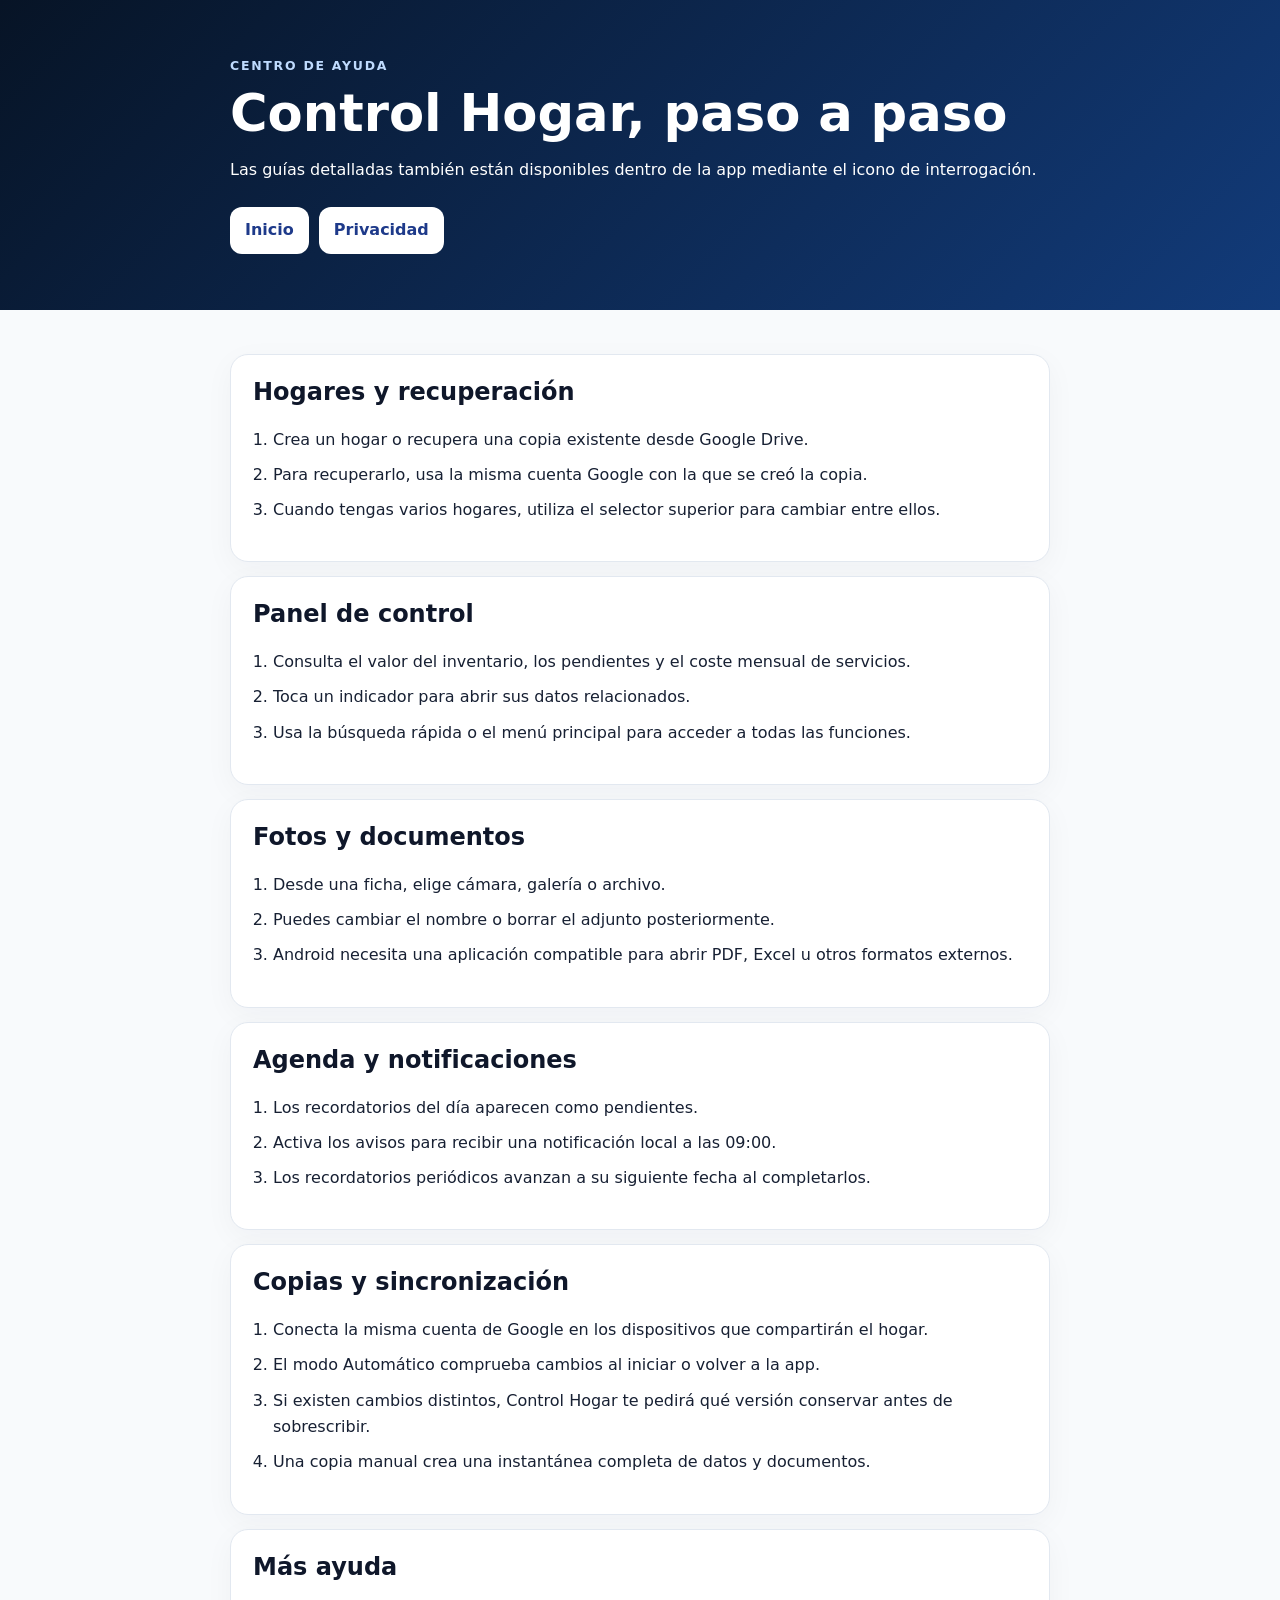
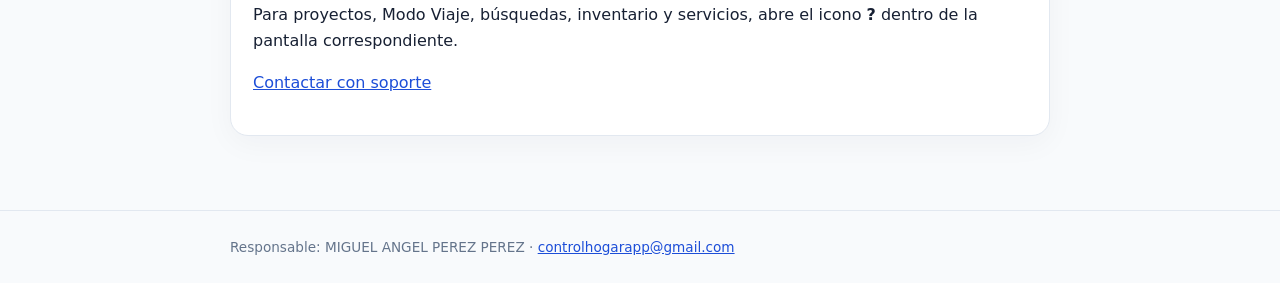
==== ayuda.html @ 7b28769e "Preparar version estable para beta cerrada" ====
<!doctype html><html lang="es"><head><meta charset="utf-8"><meta name="viewport" content="width=device-width,initial-scale=1"><meta name="description" content="Centro de ayuda de Control Hogar."><title>Ayuda · Control Hogar</title><link rel="stylesheet" href="styles.css"></head><body><header class="top"><div class="wrap"><div class="eyebrow">Centro de ayuda</div><h1>Control Hogar, paso a paso</h1><p>Las guías detalladas también están disponibles dentro de la app mediante el icono de interrogación.</p><nav class="nav"><a href="index.html">Inicio</a><a href="privacidad.html">Privacidad</a></nav></div></header><main class="wrap content">
<section class="card"><h2>Hogares y recuperación</h2><ol class="steps"><li>Crea un hogar o recupera una copia existente desde Google Drive.</li><li>Para recuperarlo, usa la misma cuenta Google con la que se creó la copia.</li><li>Cuando tengas varios hogares, utiliza el selector superior para cambiar entre ellos.</li></ol></section>
<section class="card"><h2>Panel de control</h2><ol class="steps"><li>Consulta el valor del inventario, los pendientes y el coste mensual de servicios.</li><li>Toca un indicador para abrir sus datos relacionados.</li><li>Usa la búsqueda rápida o el menú principal para acceder a todas las funciones.</li></ol></section>
<section class="card"><h2>Fotos y documentos</h2><ol class="steps"><li>Desde una ficha, elige cámara, galería o archivo.</li><li>Puedes cambiar el nombre o borrar el adjunto posteriormente.</li><li>Android necesita una aplicación compatible para abrir PDF, Excel u otros formatos externos.</li></ol></section>
<section class="card"><h2>Agenda y notificaciones</h2><ol class="steps"><li>Los recordatorios del día aparecen como pendientes.</li><li>Activa los avisos para recibir una notificación local a las 09:00.</li><li>Los recordatorios periódicos avanzan a su siguiente fecha al completarlos.</li></ol></section>
<section class="card"><h2>Copias y sincronización</h2><ol class="steps"><li>Conecta la misma cuenta de Google en los dispositivos que compartirán el hogar.</li><li>El modo Automático comprueba cambios al iniciar o volver a la app.</li><li>Si existen cambios distintos, Control Hogar te pedirá qué versión conservar antes de sobrescribir.</li><li>Una copia manual crea una instantánea completa de datos y documentos.</li></ol></section>
<section class="card"><h2>Más ayuda</h2><p>Para proyectos, Modo Viaje, búsquedas, inventario y servicios, abre el icono <strong>?</strong> dentro de la pantalla correspondiente.</p><p><a href="mailto:controlhogarapp@gmail.com?subject=Ayuda%20Control%20Hogar">Contactar con soporte</a></p></section>
</main><footer><div class="wrap">Responsable: MIGUEL ANGEL PEREZ PEREZ · <a href="mailto:controlhogarapp@gmail.com">controlhogarapp@gmail.com</a></div></footer></body></html>
---- styles.css ----
:root{font-family:Inter,ui-sans-serif,system-ui,-apple-system,BlinkMacSystemFont,"Segoe UI",sans-serif;color:#172033;background:#f8fafc;line-height:1.65}*{box-sizing:border-box}body{margin:0}.top{background:linear-gradient(135deg,#071426,#123b7a);color:#fff;padding:56px 20px}.wrap{width:min(820px,calc(100% - 32px));margin:auto}.eyebrow{color:#bfdbfe;font-size:.78rem;font-weight:800;letter-spacing:.14em;text-transform:uppercase}h1{font-size:clamp(2rem,6vw,3.2rem);line-height:1.1;margin:.5rem 0 1rem}h2{color:#0f172a;line-height:1.25;margin-top:0}a{color:#1d4ed8}.top a{color:#dbeafe}.nav{display:flex;gap:10px;flex-wrap:wrap;margin-top:24px}.nav a,.button{display:inline-flex;align-items:center;border-radius:12px;padding:10px 15px;font-weight:700;text-decoration:none;background:#fff;color:#1e3a8a}.content{padding:30px 0 60px}.card{background:#fff;border:1px solid #e2e8f0;border-radius:18px;padding:22px;margin:14px 0;box-shadow:0 8px 30px rgba(15,23,42,.04)}.grid{display:grid;grid-template-columns:repeat(2,minmax(0,1fr));gap:14px}.grid .card{margin:0}.muted{color:#64748b}.small{font-size:.88rem}.steps{padding-left:1.25rem}.steps li{margin:.55rem 0}code{background:#f1f5f9;border-radius:5px;padding:2px 5px}footer{border-top:1px solid #e2e8f0;padding:25px 0;color:#64748b;font-size:.85rem}@media(max-width:640px){.grid{grid-template-columns:1fr}.top{padding:42px 12px}.content{padding-top:18px}}
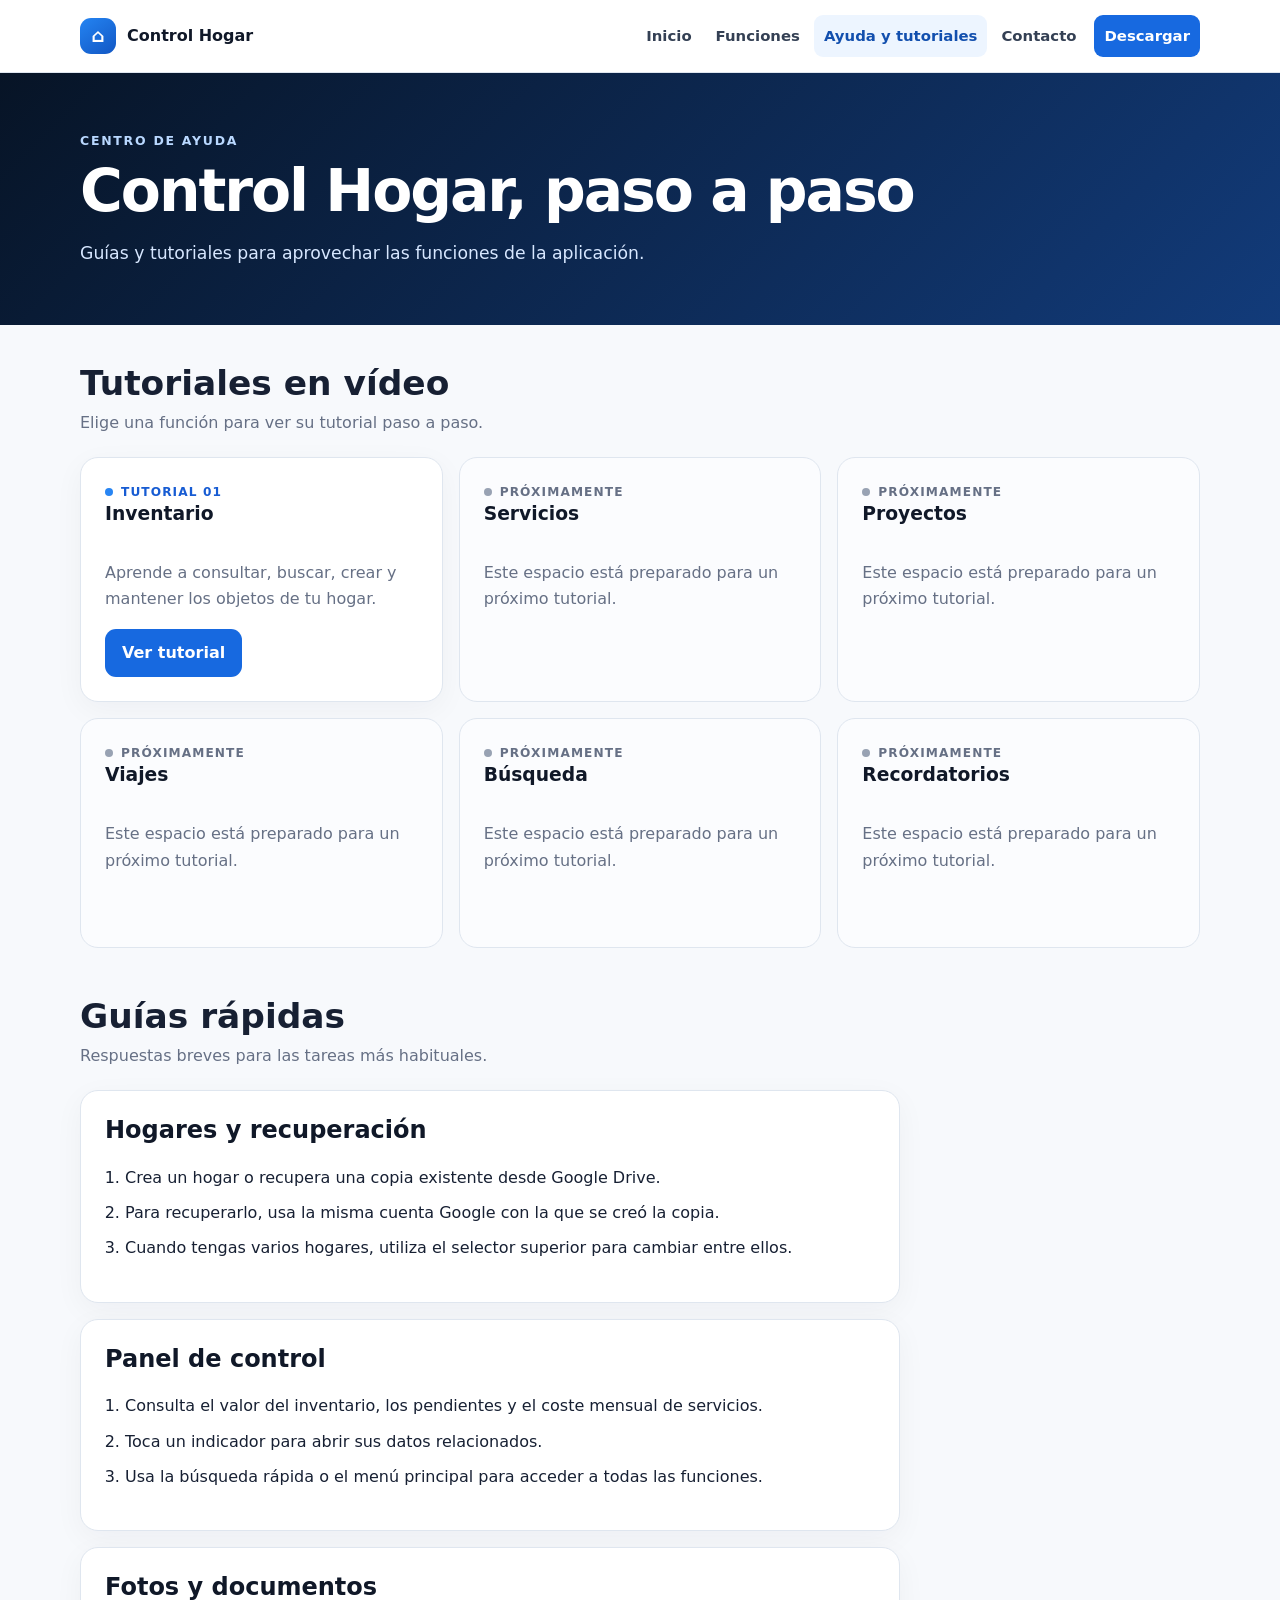
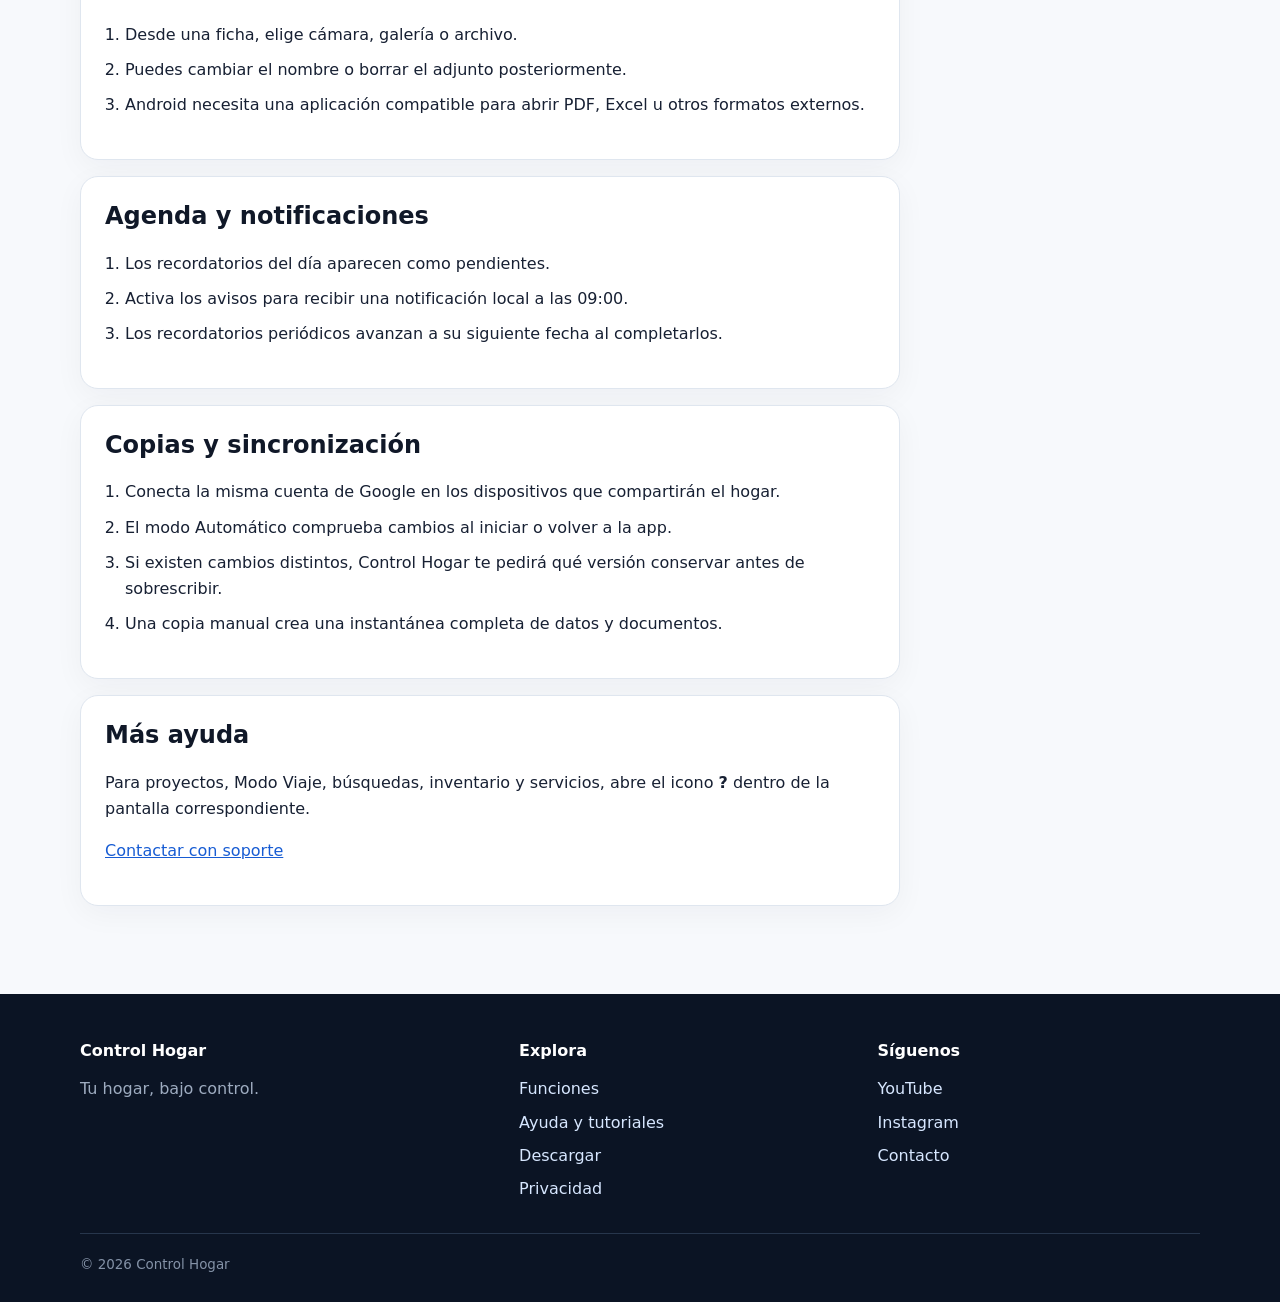
==== commit 2f2dcb68: "Amplía la web con navegación y tutoriales" ====
--- a/ayuda.html
+++ b/ayuda.html
@@ -1,8 +1,8 @@
-<!doctype html><html lang="es"><head><meta charset="utf-8"><meta name="viewport" content="width=device-width,initial-scale=1"><meta name="description" content="Centro de ayuda de Control Hogar."><title>Ayuda · Control Hogar</title><link rel="stylesheet" href="styles.css"></head><body><header class="top"><div class="wrap"><div class="eyebrow">Centro de ayuda</div><h1>Control Hogar, paso a paso</h1><p>Las guías detalladas también están disponibles dentro de la app mediante el icono de interrogación.</p><nav class="nav"><a href="index.html">Inicio</a><a href="privacidad.html">Privacidad</a></nav></div></header><main class="wrap content">
+<!doctype html><html lang="es"><head><meta charset="utf-8"><meta name="viewport" content="width=device-width,initial-scale=1"><meta name="description" content="Centro de ayuda y tutoriales de Control Hogar."><title>Ayuda y tutoriales · Control Hogar</title><link rel="stylesheet" href="styles.css"></head><body><header class="site-header"><div class="wrap header-inner"><a class="brand" href="index.html"><span class="brand-mark" aria-hidden="true">⌂</span><span>Control Hogar</span></a><nav class="site-nav" aria-label="Navegación principal"><a href="index.html">Inicio</a><a href="funciones.html">Funciones</a><a href="ayuda.html" aria-current="page">Ayuda y tutoriales</a><a href="contacto.html">Contacto</a><a href="descargar.html" class="nav-download">Descargar</a></nav></div></header><main><section class="page-hero"><div class="wrap"><div class="eyebrow">Centro de ayuda</div><h1>Control Hogar, paso a paso</h1><p>Guías y tutoriales para aprovechar las funciones de la aplicación.</p></div></section><div class="wrap content"><section aria-labelledby="tutoriales-title"><div class="section-heading"><h2 id="tutoriales-title">Tutoriales en vídeo</h2><p class="muted">Elige una función para ver su tutorial paso a paso.</p></div><div class="tutorial-grid" data-tutoriales><article class="card tutorial-card"><div class="tutorial-number">Tutorial 01</div><h3>Inventario</h3><p class="muted">Aprende a consultar, buscar, crear y mantener los objetos de tu hogar.</p><a class="button" href="tutorial-inventario.html">Ver tutorial</a></article></div></section><section class="content-narrow" aria-labelledby="guias-title"><div class="section-heading"><h2 id="guias-title">Guías rápidas</h2><p class="muted">Respuestas breves para las tareas más habituales.</p></div>
 <section class="card"><h2>Hogares y recuperación</h2><ol class="steps"><li>Crea un hogar o recupera una copia existente desde Google Drive.</li><li>Para recuperarlo, usa la misma cuenta Google con la que se creó la copia.</li><li>Cuando tengas varios hogares, utiliza el selector superior para cambiar entre ellos.</li></ol></section>
 <section class="card"><h2>Panel de control</h2><ol class="steps"><li>Consulta el valor del inventario, los pendientes y el coste mensual de servicios.</li><li>Toca un indicador para abrir sus datos relacionados.</li><li>Usa la búsqueda rápida o el menú principal para acceder a todas las funciones.</li></ol></section>
 <section class="card"><h2>Fotos y documentos</h2><ol class="steps"><li>Desde una ficha, elige cámara, galería o archivo.</li><li>Puedes cambiar el nombre o borrar el adjunto posteriormente.</li><li>Android necesita una aplicación compatible para abrir PDF, Excel u otros formatos externos.</li></ol></section>
 <section class="card"><h2>Agenda y notificaciones</h2><ol class="steps"><li>Los recordatorios del día aparecen como pendientes.</li><li>Activa los avisos para recibir una notificación local a las 09:00.</li><li>Los recordatorios periódicos avanzan a su siguiente fecha al completarlos.</li></ol></section>
 <section class="card"><h2>Copias y sincronización</h2><ol class="steps"><li>Conecta la misma cuenta de Google en los dispositivos que compartirán el hogar.</li><li>El modo Automático comprueba cambios al iniciar o volver a la app.</li><li>Si existen cambios distintos, Control Hogar te pedirá qué versión conservar antes de sobrescribir.</li><li>Una copia manual crea una instantánea completa de datos y documentos.</li></ol></section>
 <section class="card"><h2>Más ayuda</h2><p>Para proyectos, Modo Viaje, búsquedas, inventario y servicios, abre el icono <strong>?</strong> dentro de la pantalla correspondiente.</p><p><a href="mailto:controlhogarapp@gmail.com?subject=Ayuda%20Control%20Hogar">Contactar con soporte</a></p></section>
-</main><footer><div class="wrap">Responsable: MIGUEL ANGEL PEREZ PEREZ · <a href="mailto:controlhogarapp@gmail.com">controlhogarapp@gmail.com</a></div></footer></body></html>
+</section></div></main><footer class="site-footer"><div class="wrap"><div class="footer-grid"><div><h2>Control Hogar</h2><p>Tu hogar, bajo control.</p></div><div><h3>Explora</h3><div class="footer-links"><a href="funciones.html">Funciones</a><a href="ayuda.html">Ayuda y tutoriales</a><a href="descargar.html">Descargar</a><a href="privacidad.html">Privacidad</a></div></div><div><h3>Síguenos</h3><div class="footer-links"><a href="https://www.youtube.com/@ControlHogar" target="_blank" rel="noopener noreferrer">YouTube</a><a href="https://www.instagram.com/controlhogarapp/" target="_blank" rel="noopener noreferrer">Instagram</a><a href="contacto.html">Contacto</a></div></div></div><div class="footer-bottom">© 2026 Control Hogar</div></div></footer><script src="tutoriales.js"></script><script src="ayuda.js"></script></body></html>
--- a/styles.css
+++ b/styles.css
@@ -1 +1 @@
-:root{font-family:Inter,ui-sans-serif,system-ui,-apple-system,BlinkMacSystemFont,"Segoe UI",sans-serif;color:#172033;background:#f8fafc;line-height:1.65}*{box-sizing:border-box}body{margin:0}.top{background:linear-gradient(135deg,#071426,#123b7a);color:#fff;padding:56px 20px}.wrap{width:min(820px,calc(100% - 32px));margin:auto}.eyebrow{color:#bfdbfe;font-size:.78rem;font-weight:800;letter-spacing:.14em;text-transform:uppercase}h1{font-size:clamp(2rem,6vw,3.2rem);line-height:1.1;margin:.5rem 0 1rem}h2{color:#0f172a;line-height:1.25;margin-top:0}a{color:#1d4ed8}.top a{color:#dbeafe}.nav{display:flex;gap:10px;flex-wrap:wrap;margin-top:24px}.nav a,.button{display:inline-flex;align-items:center;border-radius:12px;padding:10px 15px;font-weight:700;text-decoration:none;background:#fff;color:#1e3a8a}.content{padding:30px 0 60px}.card{background:#fff;border:1px solid #e2e8f0;border-radius:18px;padding:22px;margin:14px 0;box-shadow:0 8px 30px rgba(15,23,42,.04)}.grid{display:grid;grid-template-columns:repeat(2,minmax(0,1fr));gap:14px}.grid .card{margin:0}.muted{color:#64748b}.small{font-size:.88rem}.steps{padding-left:1.25rem}.steps li{margin:.55rem 0}code{background:#f1f5f9;border-radius:5px;padding:2px 5px}footer{border-top:1px solid #e2e8f0;padding:25px 0;color:#64748b;font-size:.85rem}@media(max-width:640px){.grid{grid-template-columns:1fr}.top{padding:42px 12px}.content{padding-top:18px}}
+:root{font-family:Inter,ui-sans-serif,system-ui,-apple-system,BlinkMacSystemFont,"Segoe UI",sans-serif;color:#172033;background:#f7f9fc;line-height:1.65;--blue:#1769e0;--ink:#101828;--muted:#667085;--line:#dfe6ef;--surface:#fff;--soft:#edf5ff}*{box-sizing:border-box}html{scroll-behavior:smooth}body{margin:0}a{color:#175cd3}.wrap{width:min(1120px,calc(100% - 40px));margin-inline:auto}.site-header{background:#fff;border-bottom:1px solid var(--line);position:sticky;top:0;z-index:20}.header-inner{min-height:72px;display:flex;align-items:center;justify-content:space-between;gap:28px}.brand{display:inline-flex;align-items:center;gap:11px;color:var(--ink);font-weight:800;text-decoration:none;white-space:nowrap}.brand-mark{width:36px;height:36px;display:grid;place-items:center;border-radius:11px;background:linear-gradient(145deg,#2484f2,#1257c4);color:#fff;font-size:1.15rem}.site-nav{display:flex;align-items:center;gap:4px}.site-nav a{color:#344054;text-decoration:none;font-size:.93rem;font-weight:650;padding:9px 10px;border-radius:9px}.site-nav a:hover,.site-nav a[aria-current="page"]{background:var(--soft);color:#124fae}.site-nav .nav-download{background:var(--blue);color:#fff;margin-left:4px}.site-nav .nav-download:hover,.site-nav .nav-download[aria-current="page"]{background:#1258bd;color:#fff}.page-hero{background:linear-gradient(135deg,#071426,#123b7a);color:#fff;padding:58px 0}.page-hero .wrap{max-width:1120px}.eyebrow{color:#b9d8ff;font-size:.78rem;font-weight:800;letter-spacing:.14em;text-transform:uppercase}.page-hero h1{font-size:clamp(2.15rem,6vw,3.65rem);line-height:1.08;letter-spacing:-.035em;margin:.5rem 0 1rem}.page-hero p{max-width:680px;color:#d7e7ff;font-size:1.08rem;margin:0}.content{padding:38px 0 72px}.content-narrow{max-width:820px}.section-heading{margin:0 0 20px}.section-heading h2{font-size:clamp(1.55rem,4vw,2.15rem);line-height:1.2;margin:0 0 6px}.section-heading p{margin:0}.card{background:var(--surface);border:1px solid var(--line);border-radius:18px;padding:24px;margin:16px 0;box-shadow:0 8px 30px rgba(15,23,42,.045)}.grid{display:grid;grid-template-columns:repeat(2,minmax(0,1fr));gap:16px}.grid .card{margin:0}.card h2,.card h3{color:var(--ink);line-height:1.25;margin-top:0}.muted{color:var(--muted)}.small{font-size:.88rem}.steps{padding-left:1.25rem}.steps li{margin:.55rem 0}.button{display:inline-flex;align-items:center;justify-content:center;border-radius:11px;padding:11px 17px;font-weight:750;text-decoration:none;background:var(--blue);color:#fff}.button:hover{background:#1258bd}.button-secondary{background:var(--soft);color:#124fae}.button-secondary:hover{background:#dbeaff}.tutorial-grid{display:grid;grid-template-columns:repeat(3,minmax(0,1fr));gap:16px;margin-bottom:48px}.tutorial-card{display:flex;flex-direction:column;min-height:230px;margin:0}.tutorial-card .button{margin-top:auto;align-self:flex-start}.tutorial-number{display:inline-flex;align-items:center;gap:8px;color:#175cd3;font-size:.76rem;font-weight:800;letter-spacing:.09em;text-transform:uppercase}.tutorial-number::before{content:"";width:8px;height:8px;border-radius:50%;background:#2885f3}.tutorial-card.is-upcoming{background:#fbfcfe;box-shadow:none}.tutorial-card.is-upcoming .tutorial-number{color:#667085}.tutorial-card.is-upcoming .tutorial-number::before{background:#98a2b3}.guide-list{display:grid;gap:14px}.video-frame{position:relative;aspect-ratio:16/9;background:#071426;border-radius:18px;overflow:hidden;box-shadow:0 12px 40px rgba(7,20,38,.18)}.video-frame iframe{position:absolute;inset:0;width:100%;height:100%;border:0}.tutorial-layout{display:grid;grid-template-columns:minmax(0,1.45fr) minmax(280px,.75fr);gap:24px;align-items:start}.tutorial-summary{margin-top:0}.tutorial-summary li{margin:.65rem 0}.back-link{display:inline-flex;margin-bottom:18px;font-weight:700;text-decoration:none}.site-footer{background:#0b1424;color:#cbd5e1;padding:44px 0 26px}.footer-grid{display:grid;grid-template-columns:1.25fr 1fr 1fr;gap:36px}.site-footer h2,.site-footer h3{color:#fff;margin:0 0 12px;font-size:1rem}.site-footer p{margin:.35rem 0;color:#9eacc0}.footer-links{display:grid;gap:7px}.site-footer a{color:#d7e7ff;text-decoration:none}.site-footer a:hover{text-decoration:underline}.footer-bottom{border-top:1px solid #27364c;margin-top:30px;padding-top:20px;color:#8492a7;font-size:.84rem}code{background:#eef2f6;border-radius:5px;padding:2px 5px}@media(max-width:860px){.header-inner{align-items:flex-start;flex-direction:column;gap:8px;padding-block:13px}.site-header{position:static}.site-nav{width:100%;overflow-x:auto;padding-bottom:4px}.site-nav a{white-space:nowrap}.tutorial-grid{grid-template-columns:repeat(2,minmax(0,1fr))}.tutorial-layout{grid-template-columns:1fr}.footer-grid{grid-template-columns:1fr 1fr}}@media(max-width:640px){.wrap{width:min(100% - 28px,1120px)}.grid,.tutorial-grid{grid-template-columns:1fr}.page-hero{padding:42px 0}.content{padding-top:22px}.card{padding:20px}.tutorial-card{min-height:0}.footer-grid{grid-template-columns:1fr;gap:24px}.site-nav a{padding:8px 9px;font-size:.89rem}}
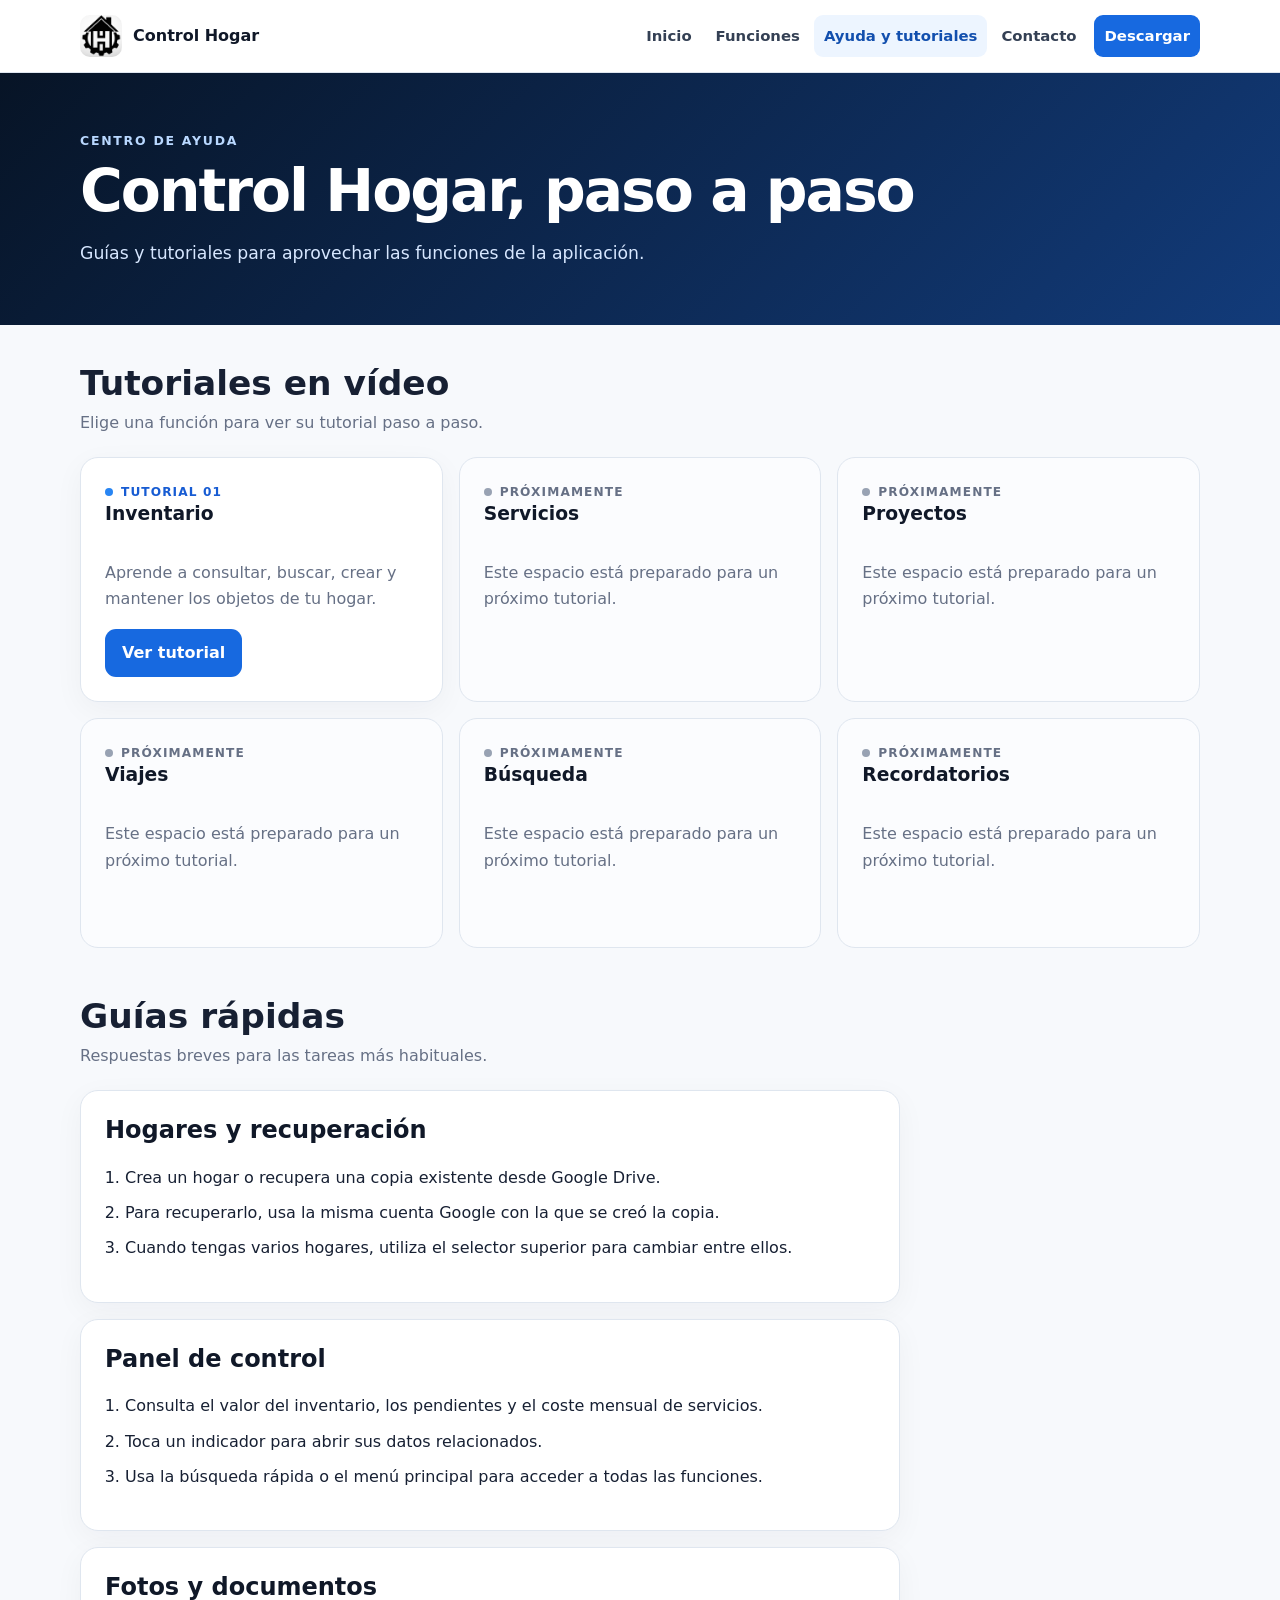
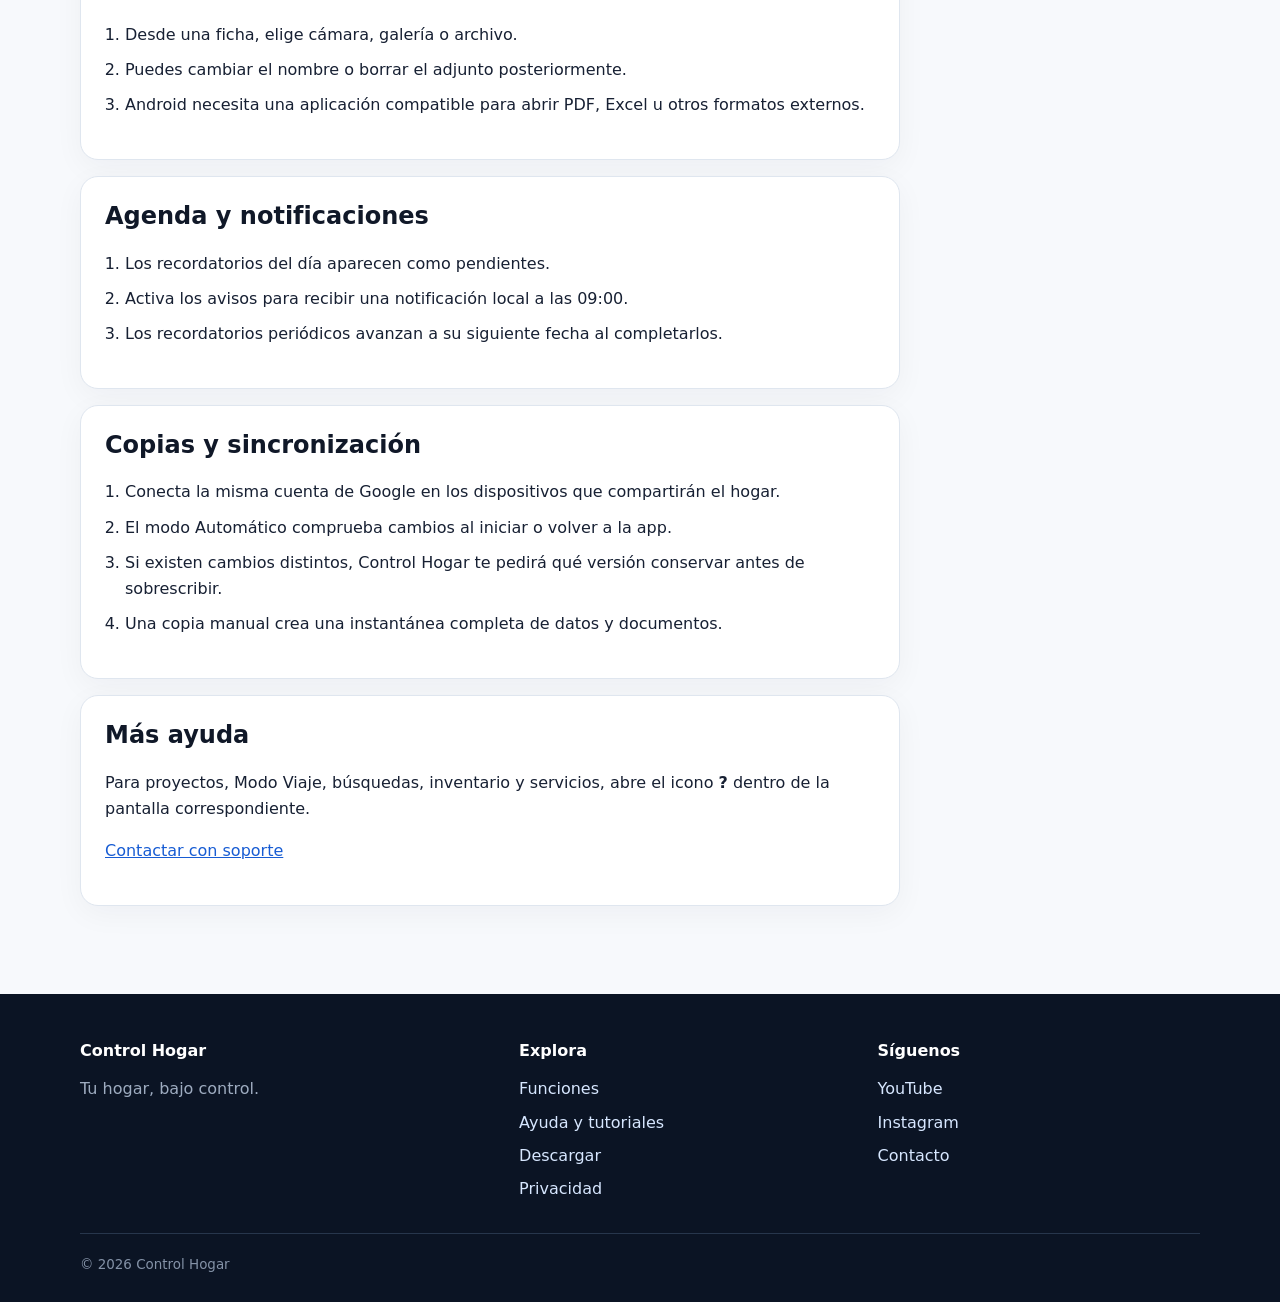
==== commit 8c454fbb: "Añade el logotipo oficial a la web" ====
--- a/ayuda.html
+++ b/ayuda.html
@@ -1,4 +1,4 @@
-<!doctype html><html lang="es"><head><meta charset="utf-8"><meta name="viewport" content="width=device-width,initial-scale=1"><meta name="description" content="Centro de ayuda y tutoriales de Control Hogar."><title>Ayuda y tutoriales · Control Hogar</title><link rel="stylesheet" href="styles.css"></head><body><header class="site-header"><div class="wrap header-inner"><a class="brand" href="index.html"><span class="brand-mark" aria-hidden="true">⌂</span><span>Control Hogar</span></a><nav class="site-nav" aria-label="Navegación principal"><a href="index.html">Inicio</a><a href="funciones.html">Funciones</a><a href="ayuda.html" aria-current="page">Ayuda y tutoriales</a><a href="contacto.html">Contacto</a><a href="descargar.html" class="nav-download">Descargar</a></nav></div></header><main><section class="page-hero"><div class="wrap"><div class="eyebrow">Centro de ayuda</div><h1>Control Hogar, paso a paso</h1><p>Guías y tutoriales para aprovechar las funciones de la aplicación.</p></div></section><div class="wrap content"><section aria-labelledby="tutoriales-title"><div class="section-heading"><h2 id="tutoriales-title">Tutoriales en vídeo</h2><p class="muted">Elige una función para ver su tutorial paso a paso.</p></div><div class="tutorial-grid" data-tutoriales><article class="card tutorial-card"><div class="tutorial-number">Tutorial 01</div><h3>Inventario</h3><p class="muted">Aprende a consultar, buscar, crear y mantener los objetos de tu hogar.</p><a class="button" href="tutorial-inventario.html">Ver tutorial</a></article></div></section><section class="content-narrow" aria-labelledby="guias-title"><div class="section-heading"><h2 id="guias-title">Guías rápidas</h2><p class="muted">Respuestas breves para las tareas más habituales.</p></div>
+<!doctype html><html lang="es"><head><meta charset="utf-8"><meta name="viewport" content="width=device-width,initial-scale=1"><meta name="description" content="Centro de ayuda y tutoriales de Control Hogar."><title>Ayuda y tutoriales · Control Hogar</title><link rel="stylesheet" href="styles.css"></head><body><header class="site-header"><div class="wrap header-inner"><a class="brand" href="index.html"><img class="brand-logo" src="logo-control-hogar.jpg" alt=""><span>Control Hogar</span></a><nav class="site-nav" aria-label="Navegación principal"><a href="index.html">Inicio</a><a href="funciones.html">Funciones</a><a href="ayuda.html" aria-current="page">Ayuda y tutoriales</a><a href="contacto.html">Contacto</a><a href="descargar.html" class="nav-download">Descargar</a></nav></div></header><main><section class="page-hero"><div class="wrap"><div class="eyebrow">Centro de ayuda</div><h1>Control Hogar, paso a paso</h1><p>Guías y tutoriales para aprovechar las funciones de la aplicación.</p></div></section><div class="wrap content"><section aria-labelledby="tutoriales-title"><div class="section-heading"><h2 id="tutoriales-title">Tutoriales en vídeo</h2><p class="muted">Elige una función para ver su tutorial paso a paso.</p></div><div class="tutorial-grid" data-tutoriales><article class="card tutorial-card"><div class="tutorial-number">Tutorial 01</div><h3>Inventario</h3><p class="muted">Aprende a consultar, buscar, crear y mantener los objetos de tu hogar.</p><a class="button" href="tutorial-inventario.html">Ver tutorial</a></article></div></section><section class="content-narrow" aria-labelledby="guias-title"><div class="section-heading"><h2 id="guias-title">Guías rápidas</h2><p class="muted">Respuestas breves para las tareas más habituales.</p></div>
 <section class="card"><h2>Hogares y recuperación</h2><ol class="steps"><li>Crea un hogar o recupera una copia existente desde Google Drive.</li><li>Para recuperarlo, usa la misma cuenta Google con la que se creó la copia.</li><li>Cuando tengas varios hogares, utiliza el selector superior para cambiar entre ellos.</li></ol></section>
 <section class="card"><h2>Panel de control</h2><ol class="steps"><li>Consulta el valor del inventario, los pendientes y el coste mensual de servicios.</li><li>Toca un indicador para abrir sus datos relacionados.</li><li>Usa la búsqueda rápida o el menú principal para acceder a todas las funciones.</li></ol></section>
 <section class="card"><h2>Fotos y documentos</h2><ol class="steps"><li>Desde una ficha, elige cámara, galería o archivo.</li><li>Puedes cambiar el nombre o borrar el adjunto posteriormente.</li><li>Android necesita una aplicación compatible para abrir PDF, Excel u otros formatos externos.</li></ol></section>
--- a/styles.css
+++ b/styles.css
@@ -1 +1 @@
-:root{font-family:Inter,ui-sans-serif,system-ui,-apple-system,BlinkMacSystemFont,"Segoe UI",sans-serif;color:#172033;background:#f7f9fc;line-height:1.65;--blue:#1769e0;--ink:#101828;--muted:#667085;--line:#dfe6ef;--surface:#fff;--soft:#edf5ff}*{box-sizing:border-box}html{scroll-behavior:smooth}body{margin:0}a{color:#175cd3}.wrap{width:min(1120px,calc(100% - 40px));margin-inline:auto}.site-header{background:#fff;border-bottom:1px solid var(--line);position:sticky;top:0;z-index:20}.header-inner{min-height:72px;display:flex;align-items:center;justify-content:space-between;gap:28px}.brand{display:inline-flex;align-items:center;gap:11px;color:var(--ink);font-weight:800;text-decoration:none;white-space:nowrap}.brand-mark{width:36px;height:36px;display:grid;place-items:center;border-radius:11px;background:linear-gradient(145deg,#2484f2,#1257c4);color:#fff;font-size:1.15rem}.site-nav{display:flex;align-items:center;gap:4px}.site-nav a{color:#344054;text-decoration:none;font-size:.93rem;font-weight:650;padding:9px 10px;border-radius:9px}.site-nav a:hover,.site-nav a[aria-current="page"]{background:var(--soft);color:#124fae}.site-nav .nav-download{background:var(--blue);color:#fff;margin-left:4px}.site-nav .nav-download:hover,.site-nav .nav-download[aria-current="page"]{background:#1258bd;color:#fff}.page-hero{background:linear-gradient(135deg,#071426,#123b7a);color:#fff;padding:58px 0}.page-hero .wrap{max-width:1120px}.eyebrow{color:#b9d8ff;font-size:.78rem;font-weight:800;letter-spacing:.14em;text-transform:uppercase}.page-hero h1{font-size:clamp(2.15rem,6vw,3.65rem);line-height:1.08;letter-spacing:-.035em;margin:.5rem 0 1rem}.page-hero p{max-width:680px;color:#d7e7ff;font-size:1.08rem;margin:0}.content{padding:38px 0 72px}.content-narrow{max-width:820px}.section-heading{margin:0 0 20px}.section-heading h2{font-size:clamp(1.55rem,4vw,2.15rem);line-height:1.2;margin:0 0 6px}.section-heading p{margin:0}.card{background:var(--surface);border:1px solid var(--line);border-radius:18px;padding:24px;margin:16px 0;box-shadow:0 8px 30px rgba(15,23,42,.045)}.grid{display:grid;grid-template-columns:repeat(2,minmax(0,1fr));gap:16px}.grid .card{margin:0}.card h2,.card h3{color:var(--ink);line-height:1.25;margin-top:0}.muted{color:var(--muted)}.small{font-size:.88rem}.steps{padding-left:1.25rem}.steps li{margin:.55rem 0}.button{display:inline-flex;align-items:center;justify-content:center;border-radius:11px;padding:11px 17px;font-weight:750;text-decoration:none;background:var(--blue);color:#fff}.button:hover{background:#1258bd}.button-secondary{background:var(--soft);color:#124fae}.button-secondary:hover{background:#dbeaff}.tutorial-grid{display:grid;grid-template-columns:repeat(3,minmax(0,1fr));gap:16px;margin-bottom:48px}.tutorial-card{display:flex;flex-direction:column;min-height:230px;margin:0}.tutorial-card .button{margin-top:auto;align-self:flex-start}.tutorial-number{display:inline-flex;align-items:center;gap:8px;color:#175cd3;font-size:.76rem;font-weight:800;letter-spacing:.09em;text-transform:uppercase}.tutorial-number::before{content:"";width:8px;height:8px;border-radius:50%;background:#2885f3}.tutorial-card.is-upcoming{background:#fbfcfe;box-shadow:none}.tutorial-card.is-upcoming .tutorial-number{color:#667085}.tutorial-card.is-upcoming .tutorial-number::before{background:#98a2b3}.guide-list{display:grid;gap:14px}.video-frame{position:relative;aspect-ratio:16/9;background:#071426;border-radius:18px;overflow:hidden;box-shadow:0 12px 40px rgba(7,20,38,.18)}.video-frame iframe{position:absolute;inset:0;width:100%;height:100%;border:0}.tutorial-layout{display:grid;grid-template-columns:minmax(0,1.45fr) minmax(280px,.75fr);gap:24px;align-items:start}.tutorial-summary{margin-top:0}.tutorial-summary li{margin:.65rem 0}.back-link{display:inline-flex;margin-bottom:18px;font-weight:700;text-decoration:none}.site-footer{background:#0b1424;color:#cbd5e1;padding:44px 0 26px}.footer-grid{display:grid;grid-template-columns:1.25fr 1fr 1fr;gap:36px}.site-footer h2,.site-footer h3{color:#fff;margin:0 0 12px;font-size:1rem}.site-footer p{margin:.35rem 0;color:#9eacc0}.footer-links{display:grid;gap:7px}.site-footer a{color:#d7e7ff;text-decoration:none}.site-footer a:hover{text-decoration:underline}.footer-bottom{border-top:1px solid #27364c;margin-top:30px;padding-top:20px;color:#8492a7;font-size:.84rem}code{background:#eef2f6;border-radius:5px;padding:2px 5px}@media(max-width:860px){.header-inner{align-items:flex-start;flex-direction:column;gap:8px;padding-block:13px}.site-header{position:static}.site-nav{width:100%;overflow-x:auto;padding-bottom:4px}.site-nav a{white-space:nowrap}.tutorial-grid{grid-template-columns:repeat(2,minmax(0,1fr))}.tutorial-layout{grid-template-columns:1fr}.footer-grid{grid-template-columns:1fr 1fr}}@media(max-width:640px){.wrap{width:min(100% - 28px,1120px)}.grid,.tutorial-grid{grid-template-columns:1fr}.page-hero{padding:42px 0}.content{padding-top:22px}.card{padding:20px}.tutorial-card{min-height:0}.footer-grid{grid-template-columns:1fr;gap:24px}.site-nav a{padding:8px 9px;font-size:.89rem}}
+:root{font-family:Inter,ui-sans-serif,system-ui,-apple-system,BlinkMacSystemFont,"Segoe UI",sans-serif;color:#172033;background:#f7f9fc;line-height:1.65;--blue:#1769e0;--ink:#101828;--muted:#667085;--line:#dfe6ef;--surface:#fff;--soft:#edf5ff}*{box-sizing:border-box}html{scroll-behavior:smooth}body{margin:0}img{max-width:100%}a{color:#175cd3}.wrap{width:min(1120px,calc(100% - 40px));margin-inline:auto}.site-header{background:#fff;border-bottom:1px solid var(--line);position:sticky;top:0;z-index:20}.header-inner{min-height:72px;display:flex;align-items:center;justify-content:space-between;gap:28px}.brand{display:inline-flex;align-items:center;gap:11px;color:var(--ink);font-weight:800;text-decoration:none;white-space:nowrap}.brand-logo{width:42px;height:42px;display:block;border-radius:10px;object-fit:cover}.site-nav{display:flex;align-items:center;gap:4px}.site-nav a{color:#344054;text-decoration:none;font-size:.93rem;font-weight:650;padding:9px 10px;border-radius:9px}.site-nav a:hover,.site-nav a[aria-current="page"]{background:var(--soft);color:#124fae}.site-nav .nav-download{background:var(--blue);color:#fff;margin-left:4px}.site-nav .nav-download:hover,.site-nav .nav-download[aria-current="page"]{background:#1258bd;color:#fff}.page-hero{background:linear-gradient(135deg,#071426,#123b7a);color:#fff;padding:58px 0}.page-hero .wrap{max-width:1120px}.home-hero-inner{display:grid;grid-template-columns:minmax(0,1fr) auto;gap:48px;align-items:center}.hero-logo{width:clamp(132px,18vw,210px);aspect-ratio:1;border-radius:30px;box-shadow:0 24px 60px rgba(0,0,0,.3);outline:1px solid rgba(255,255,255,.18)}.eyebrow{color:#b9d8ff;font-size:.78rem;font-weight:800;letter-spacing:.14em;text-transform:uppercase}.page-hero h1{font-size:clamp(2.15rem,6vw,3.65rem);line-height:1.08;letter-spacing:-.035em;margin:.5rem 0 1rem}.page-hero p{max-width:680px;color:#d7e7ff;font-size:1.08rem;margin:0}.content{padding:38px 0 72px}.content-narrow{max-width:820px}.section-heading{margin:0 0 20px}.section-heading h2{font-size:clamp(1.55rem,4vw,2.15rem);line-height:1.2;margin:0 0 6px}.section-heading p{margin:0}.card{background:var(--surface);border:1px solid var(--line);border-radius:18px;padding:24px;margin:16px 0;box-shadow:0 8px 30px rgba(15,23,42,.045)}.grid{display:grid;grid-template-columns:repeat(2,minmax(0,1fr));gap:16px}.grid .card{margin:0}.card h2,.card h3{color:var(--ink);line-height:1.25;margin-top:0}.muted{color:var(--muted)}.small{font-size:.88rem}.steps{padding-left:1.25rem}.steps li{margin:.55rem 0}.button{display:inline-flex;align-items:center;justify-content:center;border-radius:11px;padding:11px 17px;font-weight:750;text-decoration:none;background:var(--blue);color:#fff}.button:hover{background:#1258bd}.button-secondary{background:var(--soft);color:#124fae}.button-secondary:hover{background:#dbeaff}.tutorial-grid{display:grid;grid-template-columns:repeat(3,minmax(0,1fr));gap:16px;margin-bottom:48px}.tutorial-card{display:flex;flex-direction:column;min-height:230px;margin:0}.tutorial-card .button{margin-top:auto;align-self:flex-start}.tutorial-number{display:inline-flex;align-items:center;gap:8px;color:#175cd3;font-size:.76rem;font-weight:800;letter-spacing:.09em;text-transform:uppercase}.tutorial-number::before{content:"";width:8px;height:8px;border-radius:50%;background:#2885f3}.tutorial-card.is-upcoming{background:#fbfcfe;box-shadow:none}.tutorial-card.is-upcoming .tutorial-number{color:#667085}.tutorial-card.is-upcoming .tutorial-number::before{background:#98a2b3}.guide-list{display:grid;gap:14px}.video-frame{position:relative;aspect-ratio:16/9;background:#071426;border-radius:18px;overflow:hidden;box-shadow:0 12px 40px rgba(7,20,38,.18)}.video-frame iframe{position:absolute;inset:0;width:100%;height:100%;border:0}.tutorial-layout{display:grid;grid-template-columns:minmax(0,1.45fr) minmax(280px,.75fr);gap:24px;align-items:start}.tutorial-summary{margin-top:0}.tutorial-summary li{margin:.65rem 0}.back-link{display:inline-flex;margin-bottom:18px;font-weight:700;text-decoration:none}.site-footer{background:#0b1424;color:#cbd5e1;padding:44px 0 26px}.footer-grid{display:grid;grid-template-columns:1.25fr 1fr 1fr;gap:36px}.site-footer h2,.site-footer h3{color:#fff;margin:0 0 12px;font-size:1rem}.site-footer p{margin:.35rem 0;color:#9eacc0}.footer-links{display:grid;gap:7px}.site-footer a{color:#d7e7ff;text-decoration:none}.site-footer a:hover{text-decoration:underline}.footer-bottom{border-top:1px solid #27364c;margin-top:30px;padding-top:20px;color:#8492a7;font-size:.84rem}code{background:#eef2f6;border-radius:5px;padding:2px 5px}@media(max-width:860px){.header-inner{align-items:flex-start;flex-direction:column;gap:8px;padding-block:13px}.site-header{position:static}.site-nav{width:100%;overflow-x:auto;padding-bottom:4px}.site-nav a{white-space:nowrap}.tutorial-grid{grid-template-columns:repeat(2,minmax(0,1fr))}.tutorial-layout{grid-template-columns:1fr}.footer-grid{grid-template-columns:1fr 1fr}}@media(max-width:640px){.wrap{width:min(100% - 28px,1120px)}.grid,.tutorial-grid{grid-template-columns:1fr}.home-hero-inner{grid-template-columns:1fr;gap:28px}.hero-logo{width:120px;grid-row:1}.page-hero{padding:42px 0}.content{padding-top:22px}.card{padding:20px}.tutorial-card{min-height:0}.footer-grid{grid-template-columns:1fr;gap:24px}.site-nav a{padding:8px 9px;font-size:.89rem}}
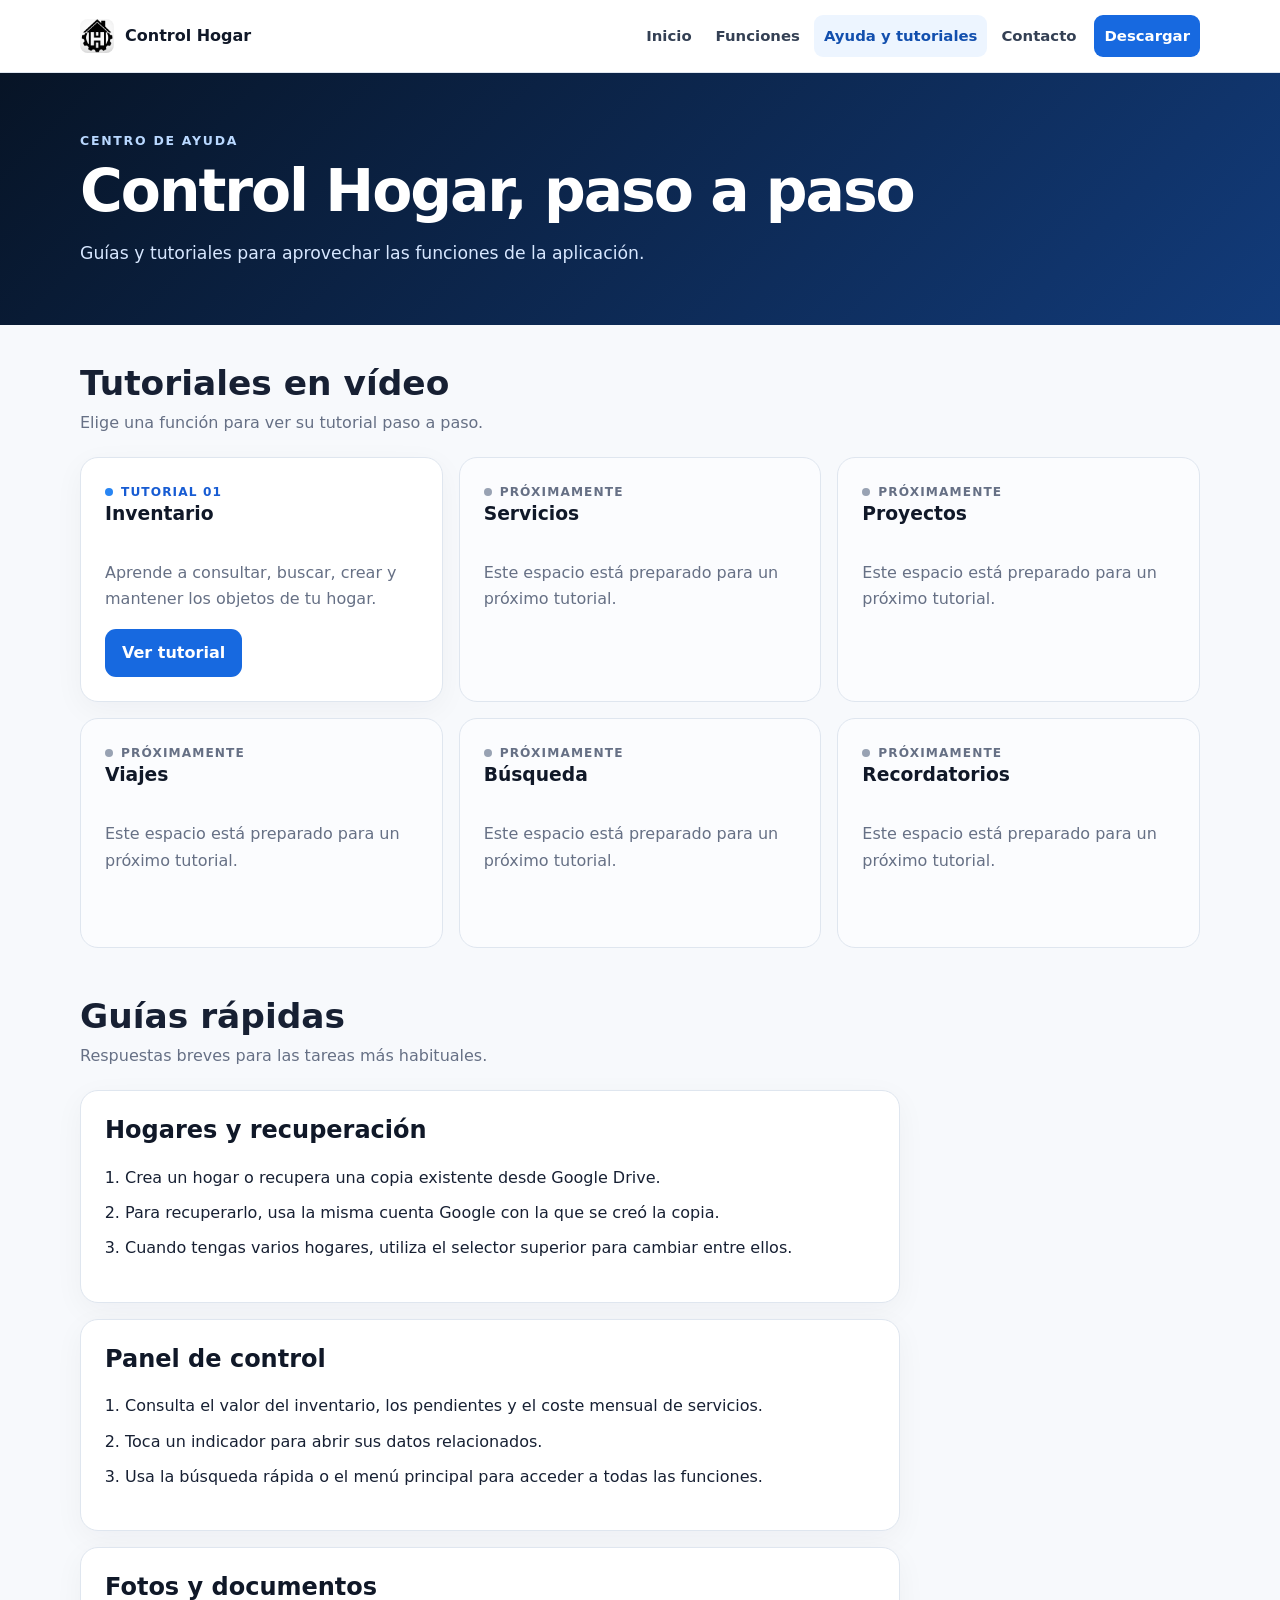
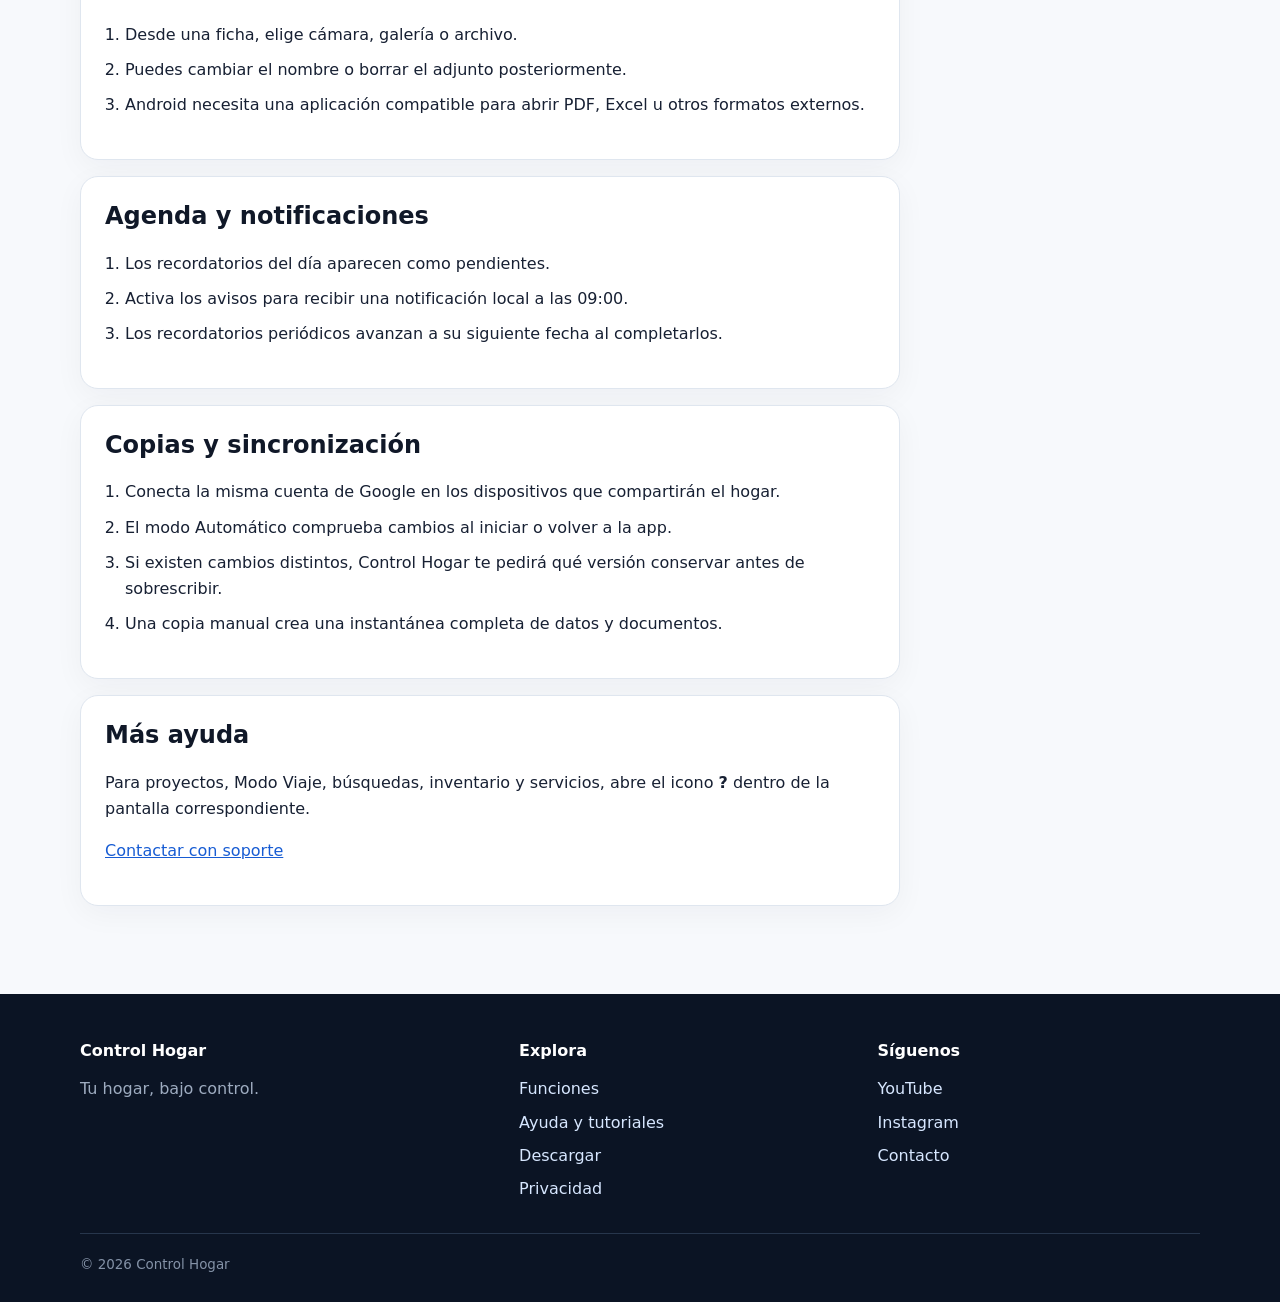
==== commit 277f01aa: "Corrige el tamaño y la caché del logotipo" ====
--- a/ayuda.html
+++ b/ayuda.html
@@ -1,4 +1,4 @@
-<!doctype html><html lang="es"><head><meta charset="utf-8"><meta name="viewport" content="width=device-width,initial-scale=1"><meta name="description" content="Centro de ayuda y tutoriales de Control Hogar."><title>Ayuda y tutoriales · Control Hogar</title><link rel="stylesheet" href="styles.css"></head><body><header class="site-header"><div class="wrap header-inner"><a class="brand" href="index.html"><img class="brand-logo" src="logo-control-hogar.jpg" alt=""><span>Control Hogar</span></a><nav class="site-nav" aria-label="Navegación principal"><a href="index.html">Inicio</a><a href="funciones.html">Funciones</a><a href="ayuda.html" aria-current="page">Ayuda y tutoriales</a><a href="contacto.html">Contacto</a><a href="descargar.html" class="nav-download">Descargar</a></nav></div></header><main><section class="page-hero"><div class="wrap"><div class="eyebrow">Centro de ayuda</div><h1>Control Hogar, paso a paso</h1><p>Guías y tutoriales para aprovechar las funciones de la aplicación.</p></div></section><div class="wrap content"><section aria-labelledby="tutoriales-title"><div class="section-heading"><h2 id="tutoriales-title">Tutoriales en vídeo</h2><p class="muted">Elige una función para ver su tutorial paso a paso.</p></div><div class="tutorial-grid" data-tutoriales><article class="card tutorial-card"><div class="tutorial-number">Tutorial 01</div><h3>Inventario</h3><p class="muted">Aprende a consultar, buscar, crear y mantener los objetos de tu hogar.</p><a class="button" href="tutorial-inventario.html">Ver tutorial</a></article></div></section><section class="content-narrow" aria-labelledby="guias-title"><div class="section-heading"><h2 id="guias-title">Guías rápidas</h2><p class="muted">Respuestas breves para las tareas más habituales.</p></div>
+<!doctype html><html lang="es"><head><meta charset="utf-8"><meta name="viewport" content="width=device-width,initial-scale=1"><meta name="description" content="Centro de ayuda y tutoriales de Control Hogar."><title>Ayuda y tutoriales · Control Hogar</title><link rel="stylesheet" href="styles.css?v=4"></head><body><header class="site-header"><div class="wrap header-inner"><a class="brand" href="index.html"><img class="brand-logo" src="logo-control-hogar.jpg" alt=""><span>Control Hogar</span></a><nav class="site-nav" aria-label="Navegación principal"><a href="index.html">Inicio</a><a href="funciones.html">Funciones</a><a href="ayuda.html" aria-current="page">Ayuda y tutoriales</a><a href="contacto.html">Contacto</a><a href="descargar.html" class="nav-download">Descargar</a></nav></div></header><main><section class="page-hero"><div class="wrap"><div class="eyebrow">Centro de ayuda</div><h1>Control Hogar, paso a paso</h1><p>Guías y tutoriales para aprovechar las funciones de la aplicación.</p></div></section><div class="wrap content"><section aria-labelledby="tutoriales-title"><div class="section-heading"><h2 id="tutoriales-title">Tutoriales en vídeo</h2><p class="muted">Elige una función para ver su tutorial paso a paso.</p></div><div class="tutorial-grid" data-tutoriales><article class="card tutorial-card"><div class="tutorial-number">Tutorial 01</div><h3>Inventario</h3><p class="muted">Aprende a consultar, buscar, crear y mantener los objetos de tu hogar.</p><a class="button" href="tutorial-inventario.html">Ver tutorial</a></article></div></section><section class="content-narrow" aria-labelledby="guias-title"><div class="section-heading"><h2 id="guias-title">Guías rápidas</h2><p class="muted">Respuestas breves para las tareas más habituales.</p></div>
 <section class="card"><h2>Hogares y recuperación</h2><ol class="steps"><li>Crea un hogar o recupera una copia existente desde Google Drive.</li><li>Para recuperarlo, usa la misma cuenta Google con la que se creó la copia.</li><li>Cuando tengas varios hogares, utiliza el selector superior para cambiar entre ellos.</li></ol></section>
 <section class="card"><h2>Panel de control</h2><ol class="steps"><li>Consulta el valor del inventario, los pendientes y el coste mensual de servicios.</li><li>Toca un indicador para abrir sus datos relacionados.</li><li>Usa la búsqueda rápida o el menú principal para acceder a todas las funciones.</li></ol></section>
 <section class="card"><h2>Fotos y documentos</h2><ol class="steps"><li>Desde una ficha, elige cámara, galería o archivo.</li><li>Puedes cambiar el nombre o borrar el adjunto posteriormente.</li><li>Android necesita una aplicación compatible para abrir PDF, Excel u otros formatos externos.</li></ol></section>
--- a/styles.css
+++ b/styles.css
@@ -1 +1 @@
-:root{font-family:Inter,ui-sans-serif,system-ui,-apple-system,BlinkMacSystemFont,"Segoe UI",sans-serif;color:#172033;background:#f7f9fc;line-height:1.65;--blue:#1769e0;--ink:#101828;--muted:#667085;--line:#dfe6ef;--surface:#fff;--soft:#edf5ff}*{box-sizing:border-box}html{scroll-behavior:smooth}body{margin:0}img{max-width:100%}a{color:#175cd3}.wrap{width:min(1120px,calc(100% - 40px));margin-inline:auto}.site-header{background:#fff;border-bottom:1px solid var(--line);position:sticky;top:0;z-index:20}.header-inner{min-height:72px;display:flex;align-items:center;justify-content:space-between;gap:28px}.brand{display:inline-flex;align-items:center;gap:11px;color:var(--ink);font-weight:800;text-decoration:none;white-space:nowrap}.brand-logo{width:42px;height:42px;display:block;border-radius:10px;object-fit:cover}.site-nav{display:flex;align-items:center;gap:4px}.site-nav a{color:#344054;text-decoration:none;font-size:.93rem;font-weight:650;padding:9px 10px;border-radius:9px}.site-nav a:hover,.site-nav a[aria-current="page"]{background:var(--soft);color:#124fae}.site-nav .nav-download{background:var(--blue);color:#fff;margin-left:4px}.site-nav .nav-download:hover,.site-nav .nav-download[aria-current="page"]{background:#1258bd;color:#fff}.page-hero{background:linear-gradient(135deg,#071426,#123b7a);color:#fff;padding:58px 0}.page-hero .wrap{max-width:1120px}.home-hero-inner{display:grid;grid-template-columns:minmax(0,1fr) auto;gap:48px;align-items:center}.hero-logo{width:clamp(132px,18vw,210px);aspect-ratio:1;border-radius:30px;box-shadow:0 24px 60px rgba(0,0,0,.3);outline:1px solid rgba(255,255,255,.18)}.eyebrow{color:#b9d8ff;font-size:.78rem;font-weight:800;letter-spacing:.14em;text-transform:uppercase}.page-hero h1{font-size:clamp(2.15rem,6vw,3.65rem);line-height:1.08;letter-spacing:-.035em;margin:.5rem 0 1rem}.page-hero p{max-width:680px;color:#d7e7ff;font-size:1.08rem;margin:0}.content{padding:38px 0 72px}.content-narrow{max-width:820px}.section-heading{margin:0 0 20px}.section-heading h2{font-size:clamp(1.55rem,4vw,2.15rem);line-height:1.2;margin:0 0 6px}.section-heading p{margin:0}.card{background:var(--surface);border:1px solid var(--line);border-radius:18px;padding:24px;margin:16px 0;box-shadow:0 8px 30px rgba(15,23,42,.045)}.grid{display:grid;grid-template-columns:repeat(2,minmax(0,1fr));gap:16px}.grid .card{margin:0}.card h2,.card h3{color:var(--ink);line-height:1.25;margin-top:0}.muted{color:var(--muted)}.small{font-size:.88rem}.steps{padding-left:1.25rem}.steps li{margin:.55rem 0}.button{display:inline-flex;align-items:center;justify-content:center;border-radius:11px;padding:11px 17px;font-weight:750;text-decoration:none;background:var(--blue);color:#fff}.button:hover{background:#1258bd}.button-secondary{background:var(--soft);color:#124fae}.button-secondary:hover{background:#dbeaff}.tutorial-grid{display:grid;grid-template-columns:repeat(3,minmax(0,1fr));gap:16px;margin-bottom:48px}.tutorial-card{display:flex;flex-direction:column;min-height:230px;margin:0}.tutorial-card .button{margin-top:auto;align-self:flex-start}.tutorial-number{display:inline-flex;align-items:center;gap:8px;color:#175cd3;font-size:.76rem;font-weight:800;letter-spacing:.09em;text-transform:uppercase}.tutorial-number::before{content:"";width:8px;height:8px;border-radius:50%;background:#2885f3}.tutorial-card.is-upcoming{background:#fbfcfe;box-shadow:none}.tutorial-card.is-upcoming .tutorial-number{color:#667085}.tutorial-card.is-upcoming .tutorial-number::before{background:#98a2b3}.guide-list{display:grid;gap:14px}.video-frame{position:relative;aspect-ratio:16/9;background:#071426;border-radius:18px;overflow:hidden;box-shadow:0 12px 40px rgba(7,20,38,.18)}.video-frame iframe{position:absolute;inset:0;width:100%;height:100%;border:0}.tutorial-layout{display:grid;grid-template-columns:minmax(0,1.45fr) minmax(280px,.75fr);gap:24px;align-items:start}.tutorial-summary{margin-top:0}.tutorial-summary li{margin:.65rem 0}.back-link{display:inline-flex;margin-bottom:18px;font-weight:700;text-decoration:none}.site-footer{background:#0b1424;color:#cbd5e1;padding:44px 0 26px}.footer-grid{display:grid;grid-template-columns:1.25fr 1fr 1fr;gap:36px}.site-footer h2,.site-footer h3{color:#fff;margin:0 0 12px;font-size:1rem}.site-footer p{margin:.35rem 0;color:#9eacc0}.footer-links{display:grid;gap:7px}.site-footer a{color:#d7e7ff;text-decoration:none}.site-footer a:hover{text-decoration:underline}.footer-bottom{border-top:1px solid #27364c;margin-top:30px;padding-top:20px;color:#8492a7;font-size:.84rem}code{background:#eef2f6;border-radius:5px;padding:2px 5px}@media(max-width:860px){.header-inner{align-items:flex-start;flex-direction:column;gap:8px;padding-block:13px}.site-header{position:static}.site-nav{width:100%;overflow-x:auto;padding-bottom:4px}.site-nav a{white-space:nowrap}.tutorial-grid{grid-template-columns:repeat(2,minmax(0,1fr))}.tutorial-layout{grid-template-columns:1fr}.footer-grid{grid-template-columns:1fr 1fr}}@media(max-width:640px){.wrap{width:min(100% - 28px,1120px)}.grid,.tutorial-grid{grid-template-columns:1fr}.home-hero-inner{grid-template-columns:1fr;gap:28px}.hero-logo{width:120px;grid-row:1}.page-hero{padding:42px 0}.content{padding-top:22px}.card{padding:20px}.tutorial-card{min-height:0}.footer-grid{grid-template-columns:1fr;gap:24px}.site-nav a{padding:8px 9px;font-size:.89rem}}
+:root{font-family:Inter,ui-sans-serif,system-ui,-apple-system,BlinkMacSystemFont,"Segoe UI",sans-serif;color:#172033;background:#f7f9fc;line-height:1.65;--blue:#1769e0;--ink:#101828;--muted:#667085;--line:#dfe6ef;--surface:#fff;--soft:#edf5ff}*{box-sizing:border-box}html{scroll-behavior:smooth}body{margin:0}img{max-width:100%}a{color:#175cd3}.wrap{width:min(1120px,calc(100% - 40px));margin-inline:auto}.site-header{background:#fff;border-bottom:1px solid var(--line);position:sticky;top:0;z-index:20}.header-inner{min-height:72px;display:flex;align-items:center;justify-content:space-between;gap:28px}.brand{display:inline-flex;align-items:center;gap:11px;color:var(--ink);font-weight:800;text-decoration:none;white-space:nowrap}.brand-logo{width:34px;height:34px;display:block;border-radius:8px;object-fit:cover}.site-nav{display:flex;align-items:center;gap:4px}.site-nav a{color:#344054;text-decoration:none;font-size:.93rem;font-weight:650;padding:9px 10px;border-radius:9px}.site-nav a:hover,.site-nav a[aria-current="page"]{background:var(--soft);color:#124fae}.site-nav .nav-download{background:var(--blue);color:#fff;margin-left:4px}.site-nav .nav-download:hover,.site-nav .nav-download[aria-current="page"]{background:#1258bd;color:#fff}.page-hero{background:linear-gradient(135deg,#071426,#123b7a);color:#fff;padding:58px 0}.page-hero .wrap{max-width:1120px}.home-hero-inner{display:grid;grid-template-columns:minmax(0,1fr) auto;gap:48px;align-items:center}.hero-logo{width:clamp(104px,12vw,160px);aspect-ratio:1;border-radius:24px;box-shadow:0 18px 42px rgba(0,0,0,.26);outline:1px solid rgba(255,255,255,.18)}.eyebrow{color:#b9d8ff;font-size:.78rem;font-weight:800;letter-spacing:.14em;text-transform:uppercase}.page-hero h1{font-size:clamp(2.15rem,6vw,3.65rem);line-height:1.08;letter-spacing:-.035em;margin:.5rem 0 1rem}.page-hero p{max-width:680px;color:#d7e7ff;font-size:1.08rem;margin:0}.content{padding:38px 0 72px}.content-narrow{max-width:820px}.section-heading{margin:0 0 20px}.section-heading h2{font-size:clamp(1.55rem,4vw,2.15rem);line-height:1.2;margin:0 0 6px}.section-heading p{margin:0}.card{background:var(--surface);border:1px solid var(--line);border-radius:18px;padding:24px;margin:16px 0;box-shadow:0 8px 30px rgba(15,23,42,.045)}.grid{display:grid;grid-template-columns:repeat(2,minmax(0,1fr));gap:16px}.grid .card{margin:0}.card h2,.card h3{color:var(--ink);line-height:1.25;margin-top:0}.muted{color:var(--muted)}.small{font-size:.88rem}.steps{padding-left:1.25rem}.steps li{margin:.55rem 0}.button{display:inline-flex;align-items:center;justify-content:center;border-radius:11px;padding:11px 17px;font-weight:750;text-decoration:none;background:var(--blue);color:#fff}.button:hover{background:#1258bd}.button-secondary{background:var(--soft);color:#124fae}.button-secondary:hover{background:#dbeaff}.tutorial-grid{display:grid;grid-template-columns:repeat(3,minmax(0,1fr));gap:16px;margin-bottom:48px}.tutorial-card{display:flex;flex-direction:column;min-height:230px;margin:0}.tutorial-card .button{margin-top:auto;align-self:flex-start}.tutorial-number{display:inline-flex;align-items:center;gap:8px;color:#175cd3;font-size:.76rem;font-weight:800;letter-spacing:.09em;text-transform:uppercase}.tutorial-number::before{content:"";width:8px;height:8px;border-radius:50%;background:#2885f3}.tutorial-card.is-upcoming{background:#fbfcfe;box-shadow:none}.tutorial-card.is-upcoming .tutorial-number{color:#667085}.tutorial-card.is-upcoming .tutorial-number::before{background:#98a2b3}.guide-list{display:grid;gap:14px}.video-frame{position:relative;aspect-ratio:16/9;background:#071426;border-radius:18px;overflow:hidden;box-shadow:0 12px 40px rgba(7,20,38,.18)}.video-frame iframe{position:absolute;inset:0;width:100%;height:100%;border:0}.tutorial-layout{display:grid;grid-template-columns:minmax(0,1.45fr) minmax(280px,.75fr);gap:24px;align-items:start}.tutorial-summary{margin-top:0}.tutorial-summary li{margin:.65rem 0}.back-link{display:inline-flex;margin-bottom:18px;font-weight:700;text-decoration:none}.site-footer{background:#0b1424;color:#cbd5e1;padding:44px 0 26px}.footer-grid{display:grid;grid-template-columns:1.25fr 1fr 1fr;gap:36px}.site-footer h2,.site-footer h3{color:#fff;margin:0 0 12px;font-size:1rem}.site-footer p{margin:.35rem 0;color:#9eacc0}.footer-links{display:grid;gap:7px}.site-footer a{color:#d7e7ff;text-decoration:none}.site-footer a:hover{text-decoration:underline}.footer-bottom{border-top:1px solid #27364c;margin-top:30px;padding-top:20px;color:#8492a7;font-size:.84rem}code{background:#eef2f6;border-radius:5px;padding:2px 5px}@media(max-width:860px){.header-inner{align-items:flex-start;flex-direction:column;gap:8px;padding-block:13px}.site-header{position:static}.site-nav{width:100%;overflow-x:auto;padding-bottom:4px}.site-nav a{white-space:nowrap}.tutorial-grid{grid-template-columns:repeat(2,minmax(0,1fr))}.tutorial-layout{grid-template-columns:1fr}.footer-grid{grid-template-columns:1fr 1fr}}@media(max-width:640px){.wrap{width:min(100% - 28px,1120px)}.grid,.tutorial-grid{grid-template-columns:1fr}.home-hero-inner{grid-template-columns:1fr;gap:28px}.hero-logo{width:96px;grid-row:1}.page-hero{padding:42px 0}.content{padding-top:22px}.card{padding:20px}.tutorial-card{min-height:0}.footer-grid{grid-template-columns:1fr;gap:24px}.site-nav a{padding:8px 9px;font-size:.89rem}}
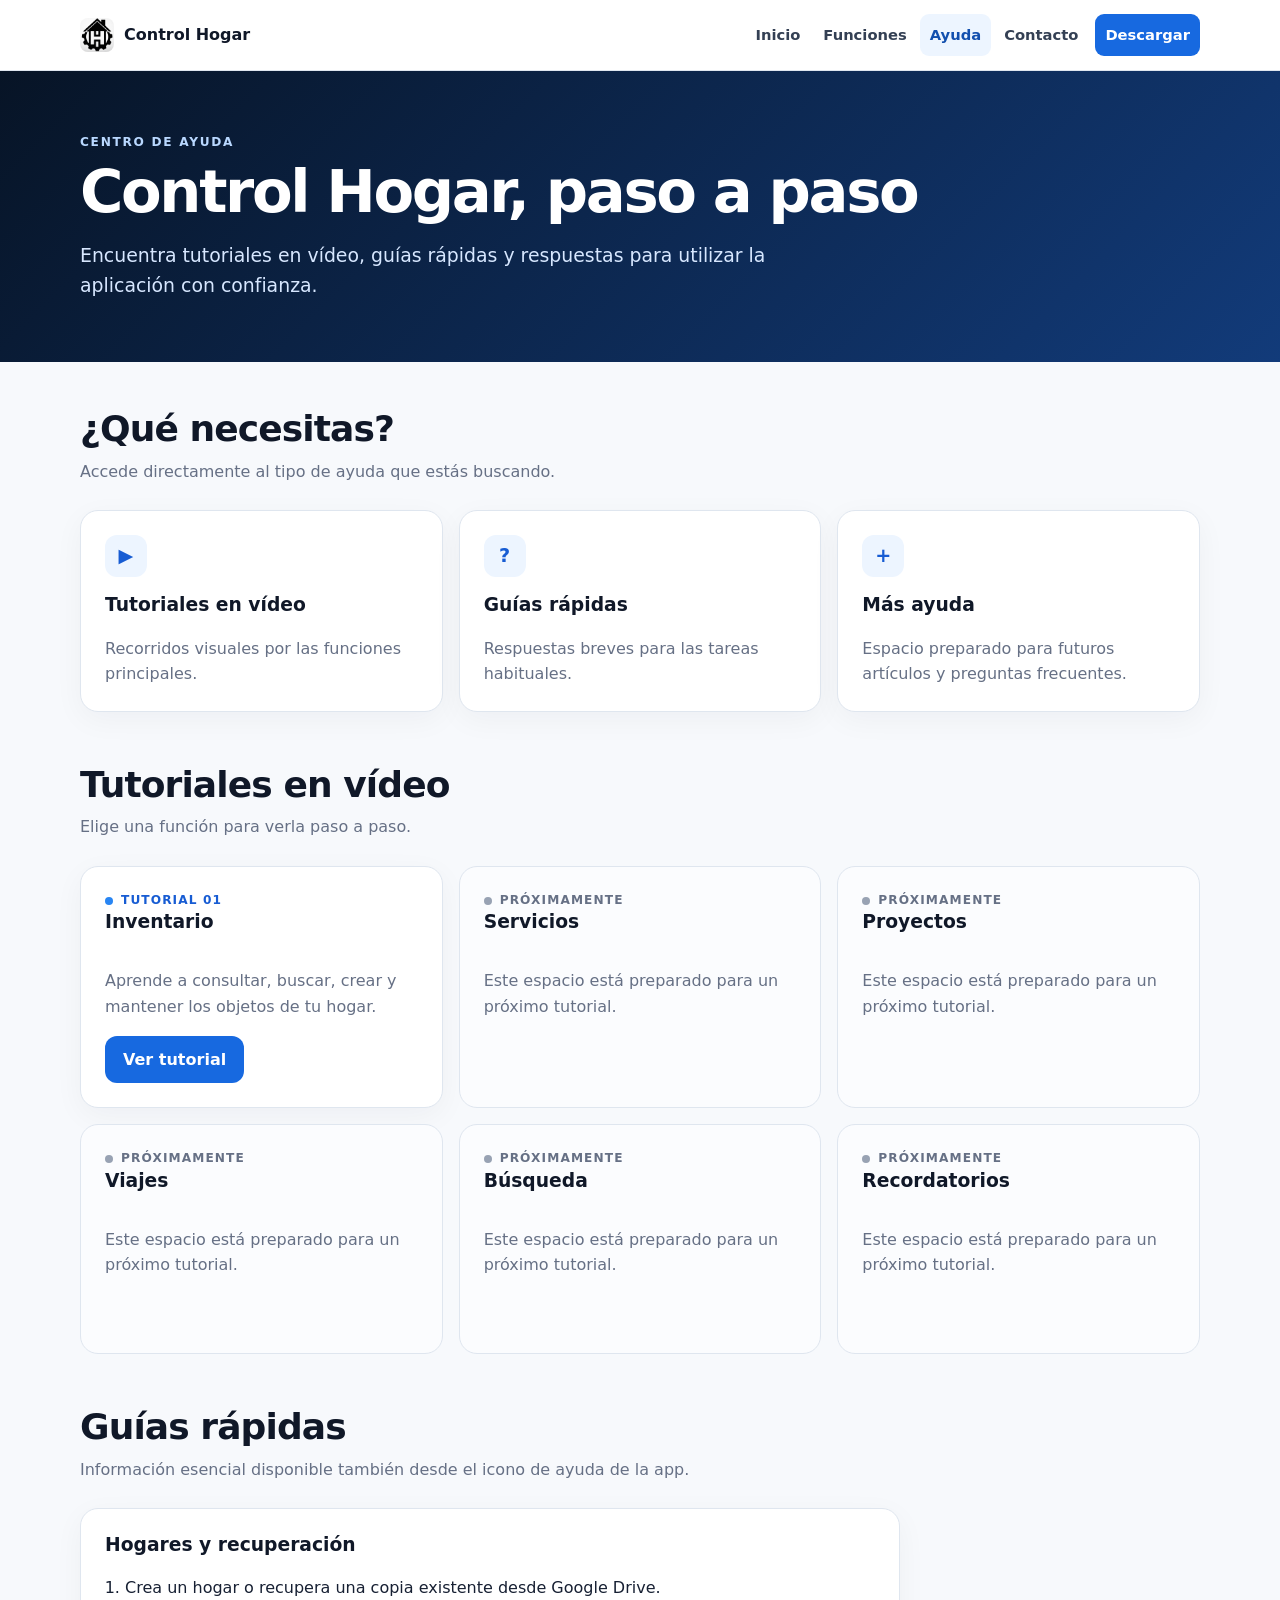
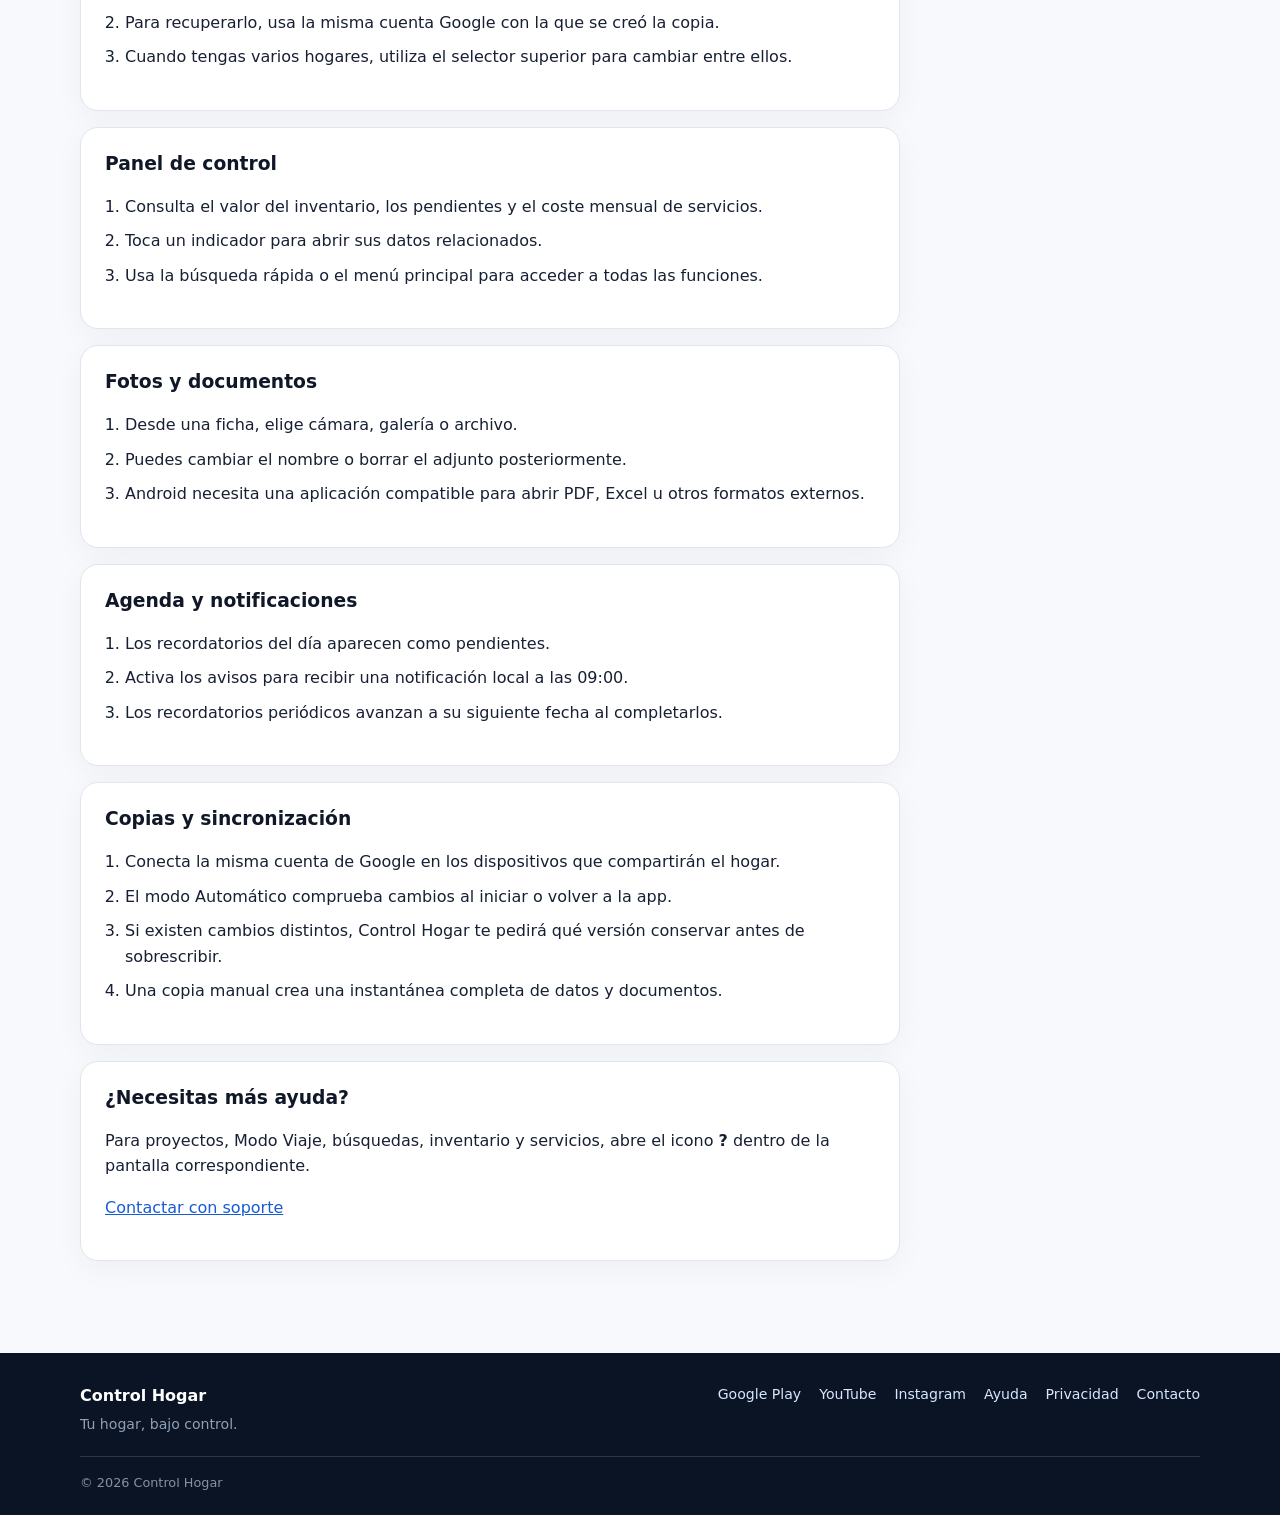
==== commit 04b6b22d: "Mejora la presentación y calidad técnica de la web" ====
--- a/ayuda.html
+++ b/ayuda.html
@@ -1,8 +1,33 @@
-<!doctype html><html lang="es"><head><meta charset="utf-8"><meta name="viewport" content="width=device-width,initial-scale=1"><meta name="description" content="Centro de ayuda y tutoriales de Control Hogar."><title>Ayuda y tutoriales · Control Hogar</title><link rel="stylesheet" href="styles.css?v=4"></head><body><header class="site-header"><div class="wrap header-inner"><a class="brand" href="index.html"><img class="brand-logo" src="logo-control-hogar.jpg" alt=""><span>Control Hogar</span></a><nav class="site-nav" aria-label="Navegación principal"><a href="index.html">Inicio</a><a href="funciones.html">Funciones</a><a href="ayuda.html" aria-current="page">Ayuda y tutoriales</a><a href="contacto.html">Contacto</a><a href="descargar.html" class="nav-download">Descargar</a></nav></div></header><main><section class="page-hero"><div class="wrap"><div class="eyebrow">Centro de ayuda</div><h1>Control Hogar, paso a paso</h1><p>Guías y tutoriales para aprovechar las funciones de la aplicación.</p></div></section><div class="wrap content"><section aria-labelledby="tutoriales-title"><div class="section-heading"><h2 id="tutoriales-title">Tutoriales en vídeo</h2><p class="muted">Elige una función para ver su tutorial paso a paso.</p></div><div class="tutorial-grid" data-tutoriales><article class="card tutorial-card"><div class="tutorial-number">Tutorial 01</div><h3>Inventario</h3><p class="muted">Aprende a consultar, buscar, crear y mantener los objetos de tu hogar.</p><a class="button" href="tutorial-inventario.html">Ver tutorial</a></article></div></section><section class="content-narrow" aria-labelledby="guias-title"><div class="section-heading"><h2 id="guias-title">Guías rápidas</h2><p class="muted">Respuestas breves para las tareas más habituales.</p></div>
-<section class="card"><h2>Hogares y recuperación</h2><ol class="steps"><li>Crea un hogar o recupera una copia existente desde Google Drive.</li><li>Para recuperarlo, usa la misma cuenta Google con la que se creó la copia.</li><li>Cuando tengas varios hogares, utiliza el selector superior para cambiar entre ellos.</li></ol></section>
-<section class="card"><h2>Panel de control</h2><ol class="steps"><li>Consulta el valor del inventario, los pendientes y el coste mensual de servicios.</li><li>Toca un indicador para abrir sus datos relacionados.</li><li>Usa la búsqueda rápida o el menú principal para acceder a todas las funciones.</li></ol></section>
-<section class="card"><h2>Fotos y documentos</h2><ol class="steps"><li>Desde una ficha, elige cámara, galería o archivo.</li><li>Puedes cambiar el nombre o borrar el adjunto posteriormente.</li><li>Android necesita una aplicación compatible para abrir PDF, Excel u otros formatos externos.</li></ol></section>
-<section class="card"><h2>Agenda y notificaciones</h2><ol class="steps"><li>Los recordatorios del día aparecen como pendientes.</li><li>Activa los avisos para recibir una notificación local a las 09:00.</li><li>Los recordatorios periódicos avanzan a su siguiente fecha al completarlos.</li></ol></section>
-<section class="card"><h2>Copias y sincronización</h2><ol class="steps"><li>Conecta la misma cuenta de Google en los dispositivos que compartirán el hogar.</li><li>El modo Automático comprueba cambios al iniciar o volver a la app.</li><li>Si existen cambios distintos, Control Hogar te pedirá qué versión conservar antes de sobrescribir.</li><li>Una copia manual crea una instantánea completa de datos y documentos.</li></ol></section>
-<section class="card"><h2>Más ayuda</h2><p>Para proyectos, Modo Viaje, búsquedas, inventario y servicios, abre el icono <strong>?</strong> dentro de la pantalla correspondiente.</p><p><a href="mailto:controlhogarapp@gmail.com?subject=Ayuda%20Control%20Hogar">Contactar con soporte</a></p></section>
-</section></div></main><footer class="site-footer"><div class="wrap"><div class="footer-grid"><div><h2>Control Hogar</h2><p>Tu hogar, bajo control.</p></div><div><h3>Explora</h3><div class="footer-links"><a href="funciones.html">Funciones</a><a href="ayuda.html">Ayuda y tutoriales</a><a href="descargar.html">Descargar</a><a href="privacidad.html">Privacidad</a></div></div><div><h3>Síguenos</h3><div class="footer-links"><a href="https://www.youtube.com/@ControlHogar" target="_blank" rel="noopener noreferrer">YouTube</a><a href="https://www.instagram.com/controlhogarapp/" target="_blank" rel="noopener noreferrer">Instagram</a><a href="contacto.html">Contacto</a></div></div></div><div class="footer-bottom">© 2026 Control Hogar</div></div></footer><script src="tutoriales.js"></script><script src="ayuda.js"></script></body></html>
+<!doctype html>
+<html lang="es">
+<head>
+  <meta charset="utf-8"><meta name="viewport" content="width=device-width,initial-scale=1">
+  <title>Ayuda y tutoriales de Control Hogar</title>
+  <meta name="description" content="Tutoriales en vídeo y guías rápidas para aprender a utilizar las funciones de Control Hogar.">
+  <link rel="canonical" href="https://controlhogarapp.github.io/ayuda.html"><link rel="icon" type="image/jpeg" href="logo-control-hogar.jpg">
+  <meta property="og:type" content="website"><meta property="og:locale" content="es_ES"><meta property="og:site_name" content="Control Hogar"><meta property="og:title" content="Ayuda y tutoriales de Control Hogar"><meta property="og:description" content="Aprende a utilizar Control Hogar con vídeos y guías rápidas."><meta property="og:url" content="https://controlhogarapp.github.io/ayuda.html">
+  <meta property="og:image" content="https://controlhogarapp.github.io/logo-control-hogar.jpg">
+  <meta name="twitter:card" content="summary"><meta name="twitter:title" content="Ayuda y tutoriales de Control Hogar"><meta name="twitter:description" content="Aprende a utilizar Control Hogar con vídeos y guías rápidas.">
+  <link rel="stylesheet" href="styles.css?v=5"><script defer src="tutoriales.js"></script><script defer src="ayuda.js"></script>
+  <meta name="twitter:image" content="https://controlhogarapp.github.io/logo-control-hogar.jpg">
+</head>
+<body>
+  <header class="site-header"><div class="wrap header-inner"><a class="brand" href="index.html"><img class="brand-logo" src="logo-control-hogar.jpg" alt="" width="34" height="34"><span>Control Hogar</span></a><nav class="site-nav" aria-label="Navegación principal"><a href="index.html">Inicio</a><a href="funciones.html">Funciones</a><a href="ayuda.html" aria-current="page">Ayuda</a><a href="contacto.html">Contacto</a><a href="descargar.html" class="nav-download">Descargar</a></nav></div></header>
+  <main>
+    <section class="page-hero"><div class="wrap"><div class="eyebrow">Centro de ayuda</div><h1>Control Hogar, paso a paso</h1><p>Encuentra tutoriales en vídeo, guías rápidas y respuestas para utilizar la aplicación con confianza.</p></div></section>
+    <div class="wrap content">
+      <section aria-labelledby="support-title"><div class="section-heading"><h2 id="support-title">¿Qué necesitas?</h2><p class="muted">Accede directamente al tipo de ayuda que estás buscando.</p></div><div class="support-grid"><article class="card support-card"><div class="feature-icon" aria-hidden="true">▶</div><h3>Tutoriales en vídeo</h3><p class="muted">Recorridos visuales por las funciones principales.</p></article><article class="card support-card"><div class="feature-icon" aria-hidden="true">?</div><h3>Guías rápidas</h3><p class="muted">Respuestas breves para las tareas habituales.</p></article><article class="card support-card"><div class="feature-icon" aria-hidden="true">+</div><h3>Más ayuda</h3><p class="muted">Espacio preparado para futuros artículos y preguntas frecuentes.</p></article></div></section>
+      <section aria-labelledby="tutoriales-title"><div class="section-heading"><h2 id="tutoriales-title">Tutoriales en vídeo</h2><p class="muted">Elige una función para verla paso a paso.</p></div><div class="tutorial-grid" data-tutoriales><article class="card tutorial-card"><div class="tutorial-number">Tutorial 01</div><h3>Inventario</h3><p class="muted">Aprende a consultar, buscar, crear y mantener los objetos de tu hogar.</p><a class="button" href="tutorial-inventario.html">Ver tutorial</a></article></div></section>
+      <section class="content-narrow" aria-labelledby="guias-title"><div class="section-heading"><h2 id="guias-title">Guías rápidas</h2><p class="muted">Información esencial disponible también desde el icono de ayuda de la app.</p></div>
+        <section class="card"><h3>Hogares y recuperación</h3><ol class="steps"><li>Crea un hogar o recupera una copia existente desde Google Drive.</li><li>Para recuperarlo, usa la misma cuenta Google con la que se creó la copia.</li><li>Cuando tengas varios hogares, utiliza el selector superior para cambiar entre ellos.</li></ol></section>
+        <section class="card"><h3>Panel de control</h3><ol class="steps"><li>Consulta el valor del inventario, los pendientes y el coste mensual de servicios.</li><li>Toca un indicador para abrir sus datos relacionados.</li><li>Usa la búsqueda rápida o el menú principal para acceder a todas las funciones.</li></ol></section>
+        <section class="card"><h3>Fotos y documentos</h3><ol class="steps"><li>Desde una ficha, elige cámara, galería o archivo.</li><li>Puedes cambiar el nombre o borrar el adjunto posteriormente.</li><li>Android necesita una aplicación compatible para abrir PDF, Excel u otros formatos externos.</li></ol></section>
+        <section class="card"><h3>Agenda y notificaciones</h3><ol class="steps"><li>Los recordatorios del día aparecen como pendientes.</li><li>Activa los avisos para recibir una notificación local a las 09:00.</li><li>Los recordatorios periódicos avanzan a su siguiente fecha al completarlos.</li></ol></section>
+        <section class="card"><h3>Copias y sincronización</h3><ol class="steps"><li>Conecta la misma cuenta de Google en los dispositivos que compartirán el hogar.</li><li>El modo Automático comprueba cambios al iniciar o volver a la app.</li><li>Si existen cambios distintos, Control Hogar te pedirá qué versión conservar antes de sobrescribir.</li><li>Una copia manual crea una instantánea completa de datos y documentos.</li></ol></section>
+        <section class="card"><h3>¿Necesitas más ayuda?</h3><p>Para proyectos, Modo Viaje, búsquedas, inventario y servicios, abre el icono <strong>?</strong> dentro de la pantalla correspondiente.</p><p><a href="mailto:controlhogarapp@gmail.com?subject=Ayuda%20Control%20Hogar">Contactar con soporte</a></p></section>
+      </section>
+    </div>
+  </main>
+  <footer class="site-footer"><div class="wrap"><div class="footer-inner"><div class="footer-brand"><h2>Control Hogar</h2><p>Tu hogar, bajo control.</p></div><nav class="footer-links" aria-label="Enlaces del pie"><a href="https://play.google.com/store/apps/details?id=com.controlhogar.app" target="_blank" rel="noopener noreferrer">Google Play</a><a href="https://www.youtube.com/@ControlHogar" target="_blank" rel="noopener noreferrer">YouTube</a><a href="https://www.instagram.com/controlhogarapp/" target="_blank" rel="noopener noreferrer">Instagram</a><a href="ayuda.html">Ayuda</a><a href="privacidad.html">Privacidad</a><a href="contacto.html">Contacto</a></nav></div><div class="footer-bottom">© 2026 Control Hogar</div></div></footer>
+</body>
+</html>
--- a/styles.css
+++ b/styles.css
@@ -1 +1,164 @@
-:root{font-family:Inter,ui-sans-serif,system-ui,-apple-system,BlinkMacSystemFont,"Segoe UI",sans-serif;color:#172033;background:#f7f9fc;line-height:1.65;--blue:#1769e0;--ink:#101828;--muted:#667085;--line:#dfe6ef;--surface:#fff;--soft:#edf5ff}*{box-sizing:border-box}html{scroll-behavior:smooth}body{margin:0}img{max-width:100%}a{color:#175cd3}.wrap{width:min(1120px,calc(100% - 40px));margin-inline:auto}.site-header{background:#fff;border-bottom:1px solid var(--line);position:sticky;top:0;z-index:20}.header-inner{min-height:72px;display:flex;align-items:center;justify-content:space-between;gap:28px}.brand{display:inline-flex;align-items:center;gap:11px;color:var(--ink);font-weight:800;text-decoration:none;white-space:nowrap}.brand-logo{width:34px;height:34px;display:block;border-radius:8px;object-fit:cover}.site-nav{display:flex;align-items:center;gap:4px}.site-nav a{color:#344054;text-decoration:none;font-size:.93rem;font-weight:650;padding:9px 10px;border-radius:9px}.site-nav a:hover,.site-nav a[aria-current="page"]{background:var(--soft);color:#124fae}.site-nav .nav-download{background:var(--blue);color:#fff;margin-left:4px}.site-nav .nav-download:hover,.site-nav .nav-download[aria-current="page"]{background:#1258bd;color:#fff}.page-hero{background:linear-gradient(135deg,#071426,#123b7a);color:#fff;padding:58px 0}.page-hero .wrap{max-width:1120px}.home-hero-inner{display:grid;grid-template-columns:minmax(0,1fr) auto;gap:48px;align-items:center}.hero-logo{width:clamp(104px,12vw,160px);aspect-ratio:1;border-radius:24px;box-shadow:0 18px 42px rgba(0,0,0,.26);outline:1px solid rgba(255,255,255,.18)}.eyebrow{color:#b9d8ff;font-size:.78rem;font-weight:800;letter-spacing:.14em;text-transform:uppercase}.page-hero h1{font-size:clamp(2.15rem,6vw,3.65rem);line-height:1.08;letter-spacing:-.035em;margin:.5rem 0 1rem}.page-hero p{max-width:680px;color:#d7e7ff;font-size:1.08rem;margin:0}.content{padding:38px 0 72px}.content-narrow{max-width:820px}.section-heading{margin:0 0 20px}.section-heading h2{font-size:clamp(1.55rem,4vw,2.15rem);line-height:1.2;margin:0 0 6px}.section-heading p{margin:0}.card{background:var(--surface);border:1px solid var(--line);border-radius:18px;padding:24px;margin:16px 0;box-shadow:0 8px 30px rgba(15,23,42,.045)}.grid{display:grid;grid-template-columns:repeat(2,minmax(0,1fr));gap:16px}.grid .card{margin:0}.card h2,.card h3{color:var(--ink);line-height:1.25;margin-top:0}.muted{color:var(--muted)}.small{font-size:.88rem}.steps{padding-left:1.25rem}.steps li{margin:.55rem 0}.button{display:inline-flex;align-items:center;justify-content:center;border-radius:11px;padding:11px 17px;font-weight:750;text-decoration:none;background:var(--blue);color:#fff}.button:hover{background:#1258bd}.button-secondary{background:var(--soft);color:#124fae}.button-secondary:hover{background:#dbeaff}.tutorial-grid{display:grid;grid-template-columns:repeat(3,minmax(0,1fr));gap:16px;margin-bottom:48px}.tutorial-card{display:flex;flex-direction:column;min-height:230px;margin:0}.tutorial-card .button{margin-top:auto;align-self:flex-start}.tutorial-number{display:inline-flex;align-items:center;gap:8px;color:#175cd3;font-size:.76rem;font-weight:800;letter-spacing:.09em;text-transform:uppercase}.tutorial-number::before{content:"";width:8px;height:8px;border-radius:50%;background:#2885f3}.tutorial-card.is-upcoming{background:#fbfcfe;box-shadow:none}.tutorial-card.is-upcoming .tutorial-number{color:#667085}.tutorial-card.is-upcoming .tutorial-number::before{background:#98a2b3}.guide-list{display:grid;gap:14px}.video-frame{position:relative;aspect-ratio:16/9;background:#071426;border-radius:18px;overflow:hidden;box-shadow:0 12px 40px rgba(7,20,38,.18)}.video-frame iframe{position:absolute;inset:0;width:100%;height:100%;border:0}.tutorial-layout{display:grid;grid-template-columns:minmax(0,1.45fr) minmax(280px,.75fr);gap:24px;align-items:start}.tutorial-summary{margin-top:0}.tutorial-summary li{margin:.65rem 0}.back-link{display:inline-flex;margin-bottom:18px;font-weight:700;text-decoration:none}.site-footer{background:#0b1424;color:#cbd5e1;padding:44px 0 26px}.footer-grid{display:grid;grid-template-columns:1.25fr 1fr 1fr;gap:36px}.site-footer h2,.site-footer h3{color:#fff;margin:0 0 12px;font-size:1rem}.site-footer p{margin:.35rem 0;color:#9eacc0}.footer-links{display:grid;gap:7px}.site-footer a{color:#d7e7ff;text-decoration:none}.site-footer a:hover{text-decoration:underline}.footer-bottom{border-top:1px solid #27364c;margin-top:30px;padding-top:20px;color:#8492a7;font-size:.84rem}code{background:#eef2f6;border-radius:5px;padding:2px 5px}@media(max-width:860px){.header-inner{align-items:flex-start;flex-direction:column;gap:8px;padding-block:13px}.site-header{position:static}.site-nav{width:100%;overflow-x:auto;padding-bottom:4px}.site-nav a{white-space:nowrap}.tutorial-grid{grid-template-columns:repeat(2,minmax(0,1fr))}.tutorial-layout{grid-template-columns:1fr}.footer-grid{grid-template-columns:1fr 1fr}}@media(max-width:640px){.wrap{width:min(100% - 28px,1120px)}.grid,.tutorial-grid{grid-template-columns:1fr}.home-hero-inner{grid-template-columns:1fr;gap:28px}.hero-logo{width:96px;grid-row:1}.page-hero{padding:42px 0}.content{padding-top:22px}.card{padding:20px}.tutorial-card{min-height:0}.footer-grid{grid-template-columns:1fr;gap:24px}.site-nav a{padding:8px 9px;font-size:.89rem}}
+:root {
+  font-family: Inter, ui-sans-serif, system-ui, -apple-system, BlinkMacSystemFont, "Segoe UI", sans-serif;
+  color: #172033;
+  background: #f7f9fc;
+  line-height: 1.6;
+  --blue: #1769e0;
+  --blue-dark: #0b367d;
+  --ink: #101828;
+  --muted: #667085;
+  --line: #dfe6ef;
+  --surface: #fff;
+  --soft: #edf5ff;
+  --shadow: 0 14px 38px rgba(15, 23, 42, .07);
+}
+
+* { box-sizing: border-box; }
+html { scroll-behavior: smooth; }
+body { margin: 0; overflow-x: hidden; }
+img, iframe { max-width: 100%; }
+a { color: #175cd3; }
+a:focus-visible, button:focus-visible { outline: 3px solid #f5b942; outline-offset: 3px; }
+.wrap { width: min(1120px, calc(100% - 40px)); margin-inline: auto; }
+.content-narrow { max-width: 820px; }
+.muted { color: var(--muted); }
+.small { font-size: .88rem; }
+
+.site-header { background: rgba(255,255,255,.97); border-bottom: 1px solid var(--line); position: sticky; top: 0; z-index: 20; backdrop-filter: blur(12px); }
+.header-inner { min-height: 70px; display: flex; align-items: center; justify-content: space-between; gap: 24px; }
+.brand { display: inline-flex; align-items: center; gap: 10px; color: var(--ink); font-weight: 800; text-decoration: none; white-space: nowrap; }
+.brand-logo { width: 34px; height: 34px; display: block; border-radius: 8px; object-fit: cover; }
+.site-nav { display: flex; align-items: center; gap: 3px; }
+.site-nav a { color: #344054; text-decoration: none; font-size: .92rem; font-weight: 680; padding: 9px 10px; border-radius: 9px; }
+.site-nav a:hover, .site-nav a[aria-current="page"] { background: var(--soft); color: #124fae; }
+.site-nav .nav-download { background: var(--blue); color: #fff; margin-left: 4px; }
+.site-nav .nav-download:hover, .site-nav .nav-download[aria-current="page"] { background: #1258bd; color: #fff; }
+
+.page-hero { background: linear-gradient(135deg, #071426, #123b7a); color: #fff; padding: 62px 0; }
+.eyebrow { color: #b9d8ff; font-size: .76rem; font-weight: 820; letter-spacing: .14em; text-transform: uppercase; }
+.page-hero h1 { font-size: clamp(2.15rem, 5.5vw, 3.7rem); line-height: 1.06; letter-spacing: -.04em; margin: .55rem 0 1rem; }
+.page-hero p { max-width: 700px; color: #d7e7ff; font-size: clamp(1rem, 2vw, 1.18rem); margin: 0; }
+.home-hero { padding: 72px 0; }
+.home-hero-inner { display: grid; grid-template-columns: minmax(0, 1fr) 220px; gap: 56px; align-items: center; }
+.home-hero-copy { max-width: 760px; }
+.home-hero .hero-lead { font-size: clamp(1.05rem, 2vw, 1.25rem); }
+.hero-actions { display: flex; flex-wrap: wrap; gap: 12px; margin-top: 28px; }
+.hero-logo-shell { width: 200px; aspect-ratio: 1; display: grid; place-items: center; border-radius: 38px; background: rgba(255,255,255,.1); border: 1px solid rgba(255,255,255,.18); box-shadow: 0 28px 70px rgba(0,0,0,.26); }
+.hero-logo { width: 148px; height: 148px; border-radius: 28px; object-fit: cover; }
+.hero-platform { display: inline-flex; align-items: center; gap: 8px; margin-top: 18px; color: #b9d8ff; font-size: .9rem; font-weight: 700; }
+
+.button { display: inline-flex; align-items: center; justify-content: center; min-height: 46px; border-radius: 12px; padding: 11px 18px; font-weight: 760; text-decoration: none; background: var(--blue); color: #fff; }
+.button:hover { background: #1258bd; }
+.button-light { background: #fff; color: #124fae; }
+.button-light:hover { background: #eaf3ff; }
+.button-outline { color: #fff; background: transparent; border: 1px solid rgba(255,255,255,.45); }
+.button-outline:hover { background: rgba(255,255,255,.1); }
+.button-secondary { background: var(--soft); color: #124fae; }
+.button-secondary:hover { background: #dbeaff; }
+
+.content { padding: 46px 0 76px; }
+.section { padding: 66px 0; }
+.section-white { background: #fff; }
+.section-heading { max-width: 690px; margin: 0 0 26px; }
+.section-heading h2 { font-size: clamp(1.6rem, 4vw, 2.25rem); line-height: 1.18; letter-spacing: -.025em; margin: 0 0 8px; color: var(--ink); }
+.section-heading p { margin: 0; }
+.section-cta { margin-top: 24px; }
+
+.card { background: var(--surface); border: 1px solid var(--line); border-radius: 18px; padding: 24px; margin: 16px 0; box-shadow: 0 8px 30px rgba(15,23,42,.045); }
+.card h2, .card h3 { color: var(--ink); line-height: 1.25; margin-top: 0; }
+.grid { display: grid; grid-template-columns: repeat(2, minmax(0,1fr)); gap: 16px; }
+.grid .card { margin: 0; }
+.feature-grid { display: grid; grid-template-columns: repeat(3, minmax(0,1fr)); gap: 16px; }
+.feature-card { margin: 0; transition: transform .18s ease, box-shadow .18s ease; }
+.feature-card:hover { transform: translateY(-3px); box-shadow: var(--shadow); }
+.feature-icon { width: 42px; height: 42px; display: grid; place-items: center; margin-bottom: 16px; border-radius: 12px; background: var(--soft); color: #175cd3; font-size: 1.2rem; font-weight: 850; }
+.feature-card h3 { margin-bottom: 8px; }
+.feature-card p { margin: 0; color: var(--muted); font-size: .95rem; }
+.ecosystem-strip { display: grid; grid-template-columns: repeat(3, 1fr); gap: 14px; }
+.ecosystem-link { display: flex; align-items: center; justify-content: space-between; gap: 12px; padding: 18px 20px; border: 1px solid var(--line); border-radius: 15px; background: #fff; color: var(--ink); text-decoration: none; font-weight: 760; }
+.ecosystem-link:hover { border-color: #9bc4fb; background: #f7fbff; }
+.ecosystem-link span { color: var(--blue); }
+
+.tutorial-grid { display: grid; grid-template-columns: repeat(3,minmax(0,1fr)); gap: 16px; margin-bottom: 52px; }
+.tutorial-card { display: flex; flex-direction: column; min-height: 230px; margin: 0; }
+.tutorial-card .button { margin-top: auto; align-self: flex-start; }
+.tutorial-number { display: inline-flex; align-items: center; gap: 8px; color: #175cd3; font-size: .76rem; font-weight: 820; letter-spacing: .09em; text-transform: uppercase; }
+.tutorial-number::before { content: ""; width: 8px; height: 8px; border-radius: 50%; background: #2885f3; }
+.tutorial-card.is-upcoming { background: #fbfcfe; box-shadow: none; }
+.tutorial-card.is-upcoming .tutorial-number { color: #667085; }
+.tutorial-card.is-upcoming .tutorial-number::before { background: #98a2b3; }
+.support-grid { display: grid; grid-template-columns: repeat(3,minmax(0,1fr)); gap: 16px; margin-bottom: 52px; }
+.support-card { margin: 0; }
+.support-card p { margin-bottom: 0; }
+.steps { padding-left: 1.25rem; }
+.steps li { margin: .55rem 0; }
+
+.tutorial-page { max-width: 1000px; }
+.tutorial-layout { display: grid; grid-template-columns: minmax(260px, 380px) minmax(0,1fr); gap: 34px; align-items: start; }
+.video-column { display: grid; justify-items: center; }
+.video-frame { position: relative; width: min(100%, 360px); aspect-ratio: 9 / 16; background: #071426; border-radius: 22px; overflow: hidden; box-shadow: 0 18px 48px rgba(7,20,38,.2); }
+.video-frame iframe { position: absolute; inset: 0; width: 100%; height: 100%; border: 0; }
+.video-direct { margin: 14px 0 0; text-align: center; }
+.tutorial-summary { margin-top: 0; padding-left: 1.25rem; }
+.tutorial-summary li { margin: .68rem 0; }
+.back-link { display: inline-flex; margin-bottom: 22px; font-weight: 740; text-decoration: none; }
+.tutorial-nav { display: flex; justify-content: space-between; gap: 14px; margin-top: 26px; }
+.tutorial-nav-placeholder { color: var(--muted); font-size: .9rem; }
+
+.download-panel { display: grid; grid-template-columns: 1fr auto; gap: 28px; align-items: center; }
+.status-note { display: inline-flex; gap: 8px; align-items: center; padding: 7px 11px; margin-bottom: 12px; background: #fff7e8; border: 1px solid #f4d49c; border-radius: 999px; color: #854d0e; font-size: .82rem; font-weight: 750; }
+.contact-actions { display: flex; flex-wrap: wrap; gap: 12px; }
+
+.site-footer { background: #0b1424; color: #cbd5e1; padding: 30px 0 22px; }
+.footer-inner { display: flex; justify-content: space-between; gap: 30px; align-items: flex-start; }
+.footer-brand h2 { color: #fff; margin: 0 0 4px; font-size: 1rem; }
+.footer-brand p { margin: 0; color: #8fa0b7; font-size: .88rem; }
+.footer-links { display: flex; flex-wrap: wrap; justify-content: flex-end; gap: 8px 18px; }
+.site-footer a { color: #d7e7ff; text-decoration: none; font-size: .88rem; }
+.site-footer a:hover { text-decoration: underline; }
+.footer-bottom { border-top: 1px solid #27364c; margin-top: 20px; padding-top: 16px; color: #8492a7; font-size: .8rem; }
+code { background: #eef2f6; border-radius: 5px; padding: 2px 5px; }
+
+@media (max-width: 900px) {
+  .header-inner { align-items: flex-start; flex-direction: column; gap: 8px; padding-block: 12px; }
+  .site-header { position: static; }
+  .site-nav { width: 100%; flex-wrap: wrap; }
+  .site-nav a { flex: 1 1 auto; text-align: center; }
+  .site-nav .nav-download { margin-left: 0; }
+  .feature-grid, .tutorial-grid, .support-grid { grid-template-columns: repeat(2,minmax(0,1fr)); }
+  .home-hero-inner { grid-template-columns: minmax(0,1fr) 170px; gap: 34px; }
+  .hero-logo-shell { width: 164px; border-radius: 30px; }
+  .hero-logo { width: 120px; height: 120px; border-radius: 23px; }
+  .tutorial-layout { grid-template-columns: 310px minmax(0,1fr); }
+}
+
+@media (max-width: 640px) {
+  .wrap { width: min(100% - 28px,1120px); }
+  .header-inner { gap: 10px; }
+  .site-nav { display: grid; grid-template-columns: repeat(3,minmax(0,1fr)); gap: 6px; }
+  .site-nav a { padding: 9px 7px; font-size: .86rem; border: 1px solid transparent; }
+  .site-nav .nav-download { grid-column: auto; }
+  .page-hero, .home-hero { padding: 44px 0; }
+  .home-hero-inner { grid-template-columns: 1fr; gap: 28px; }
+  .hero-logo-shell { grid-row: 1; width: 112px; border-radius: 23px; }
+  .hero-logo { width: 82px; height: 82px; border-radius: 17px; }
+  .hero-actions { display: grid; }
+  .button { width: 100%; }
+  .content { padding: 28px 0 58px; }
+  .section { padding: 48px 0; }
+  .grid, .feature-grid, .tutorial-grid, .support-grid, .ecosystem-strip { grid-template-columns: 1fr; }
+  .card { padding: 20px; }
+  .tutorial-card { min-height: 0; }
+  .tutorial-card .button { width: auto; }
+  .tutorial-layout { grid-template-columns: 1fr; gap: 26px; }
+  .video-frame { width: min(100%, 330px); }
+  .download-panel { grid-template-columns: 1fr; }
+  .download-panel .button { width: 100%; }
+  .footer-inner { flex-direction: column; gap: 18px; }
+  .footer-links { justify-content: flex-start; gap: 8px 16px; }
+}
+
+@media (prefers-reduced-motion: reduce) {
+  html { scroll-behavior: auto; }
+  .feature-card { transition: none; }
+}
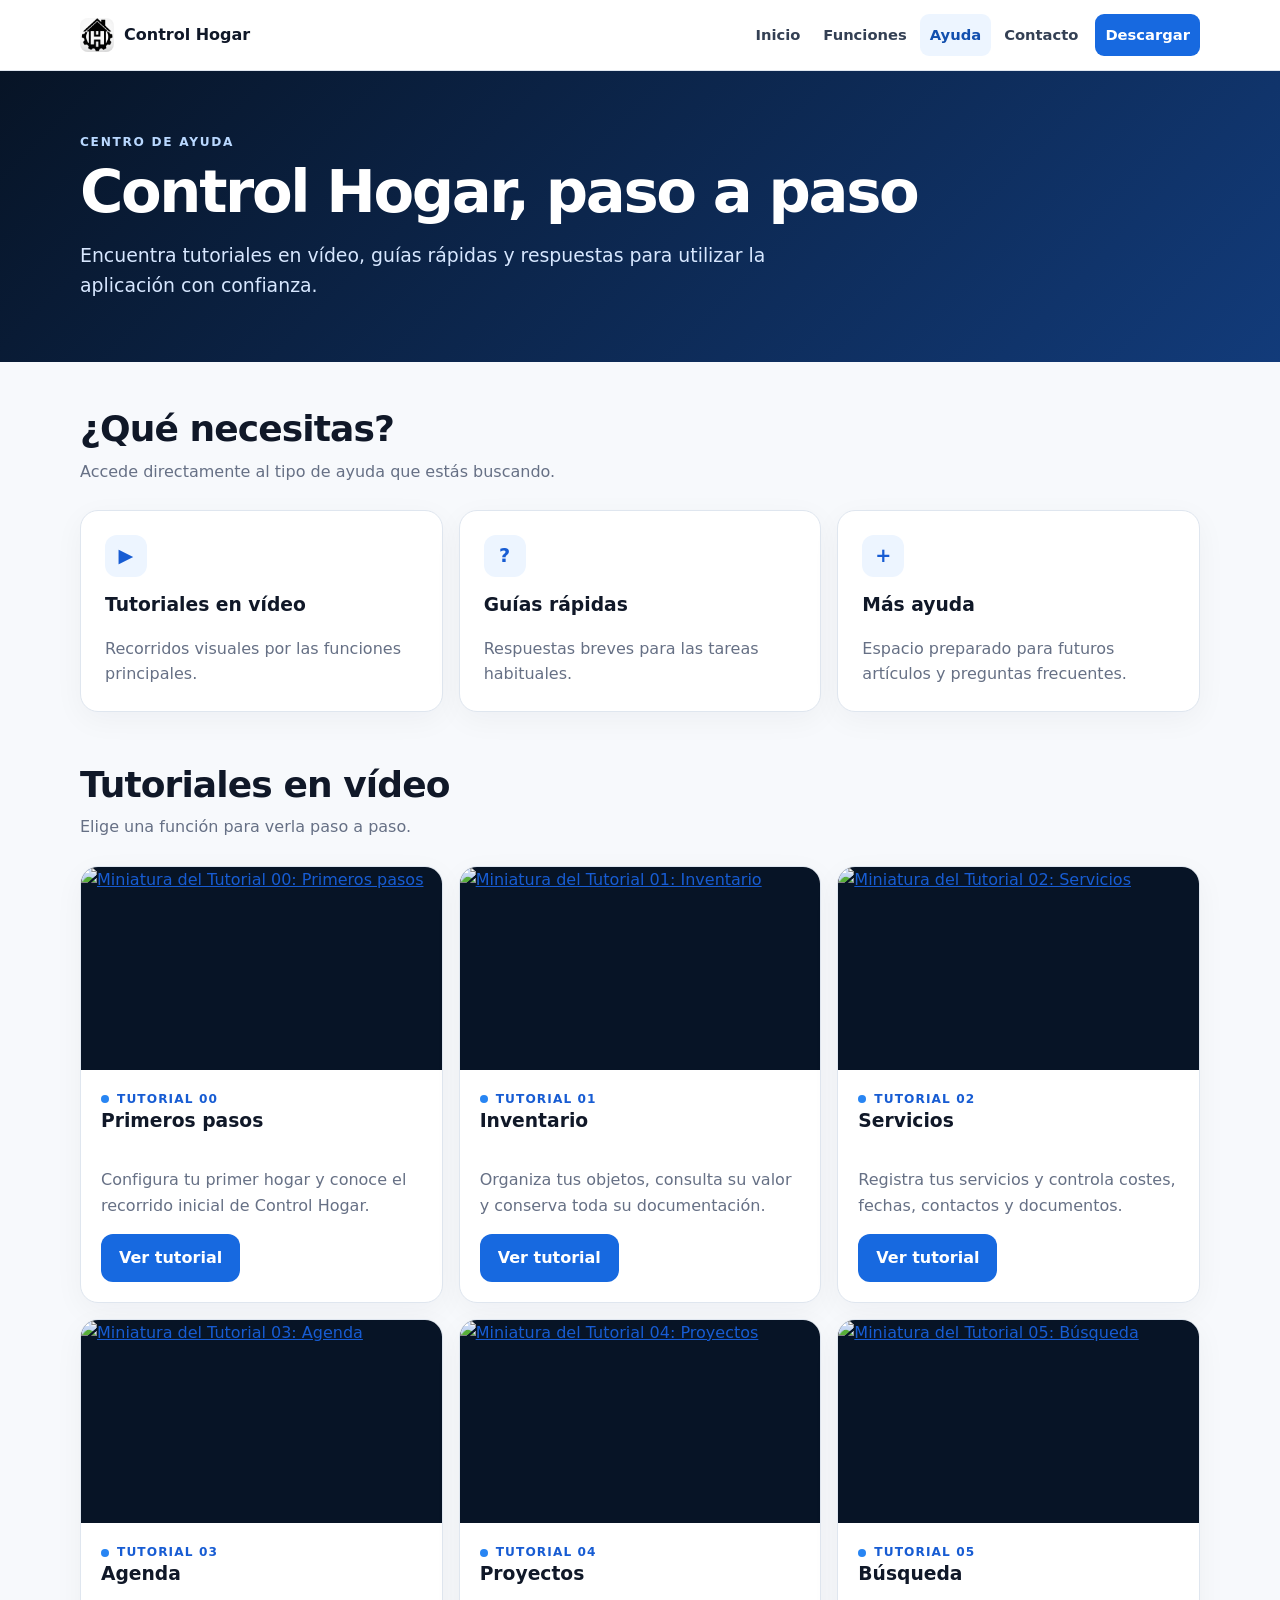
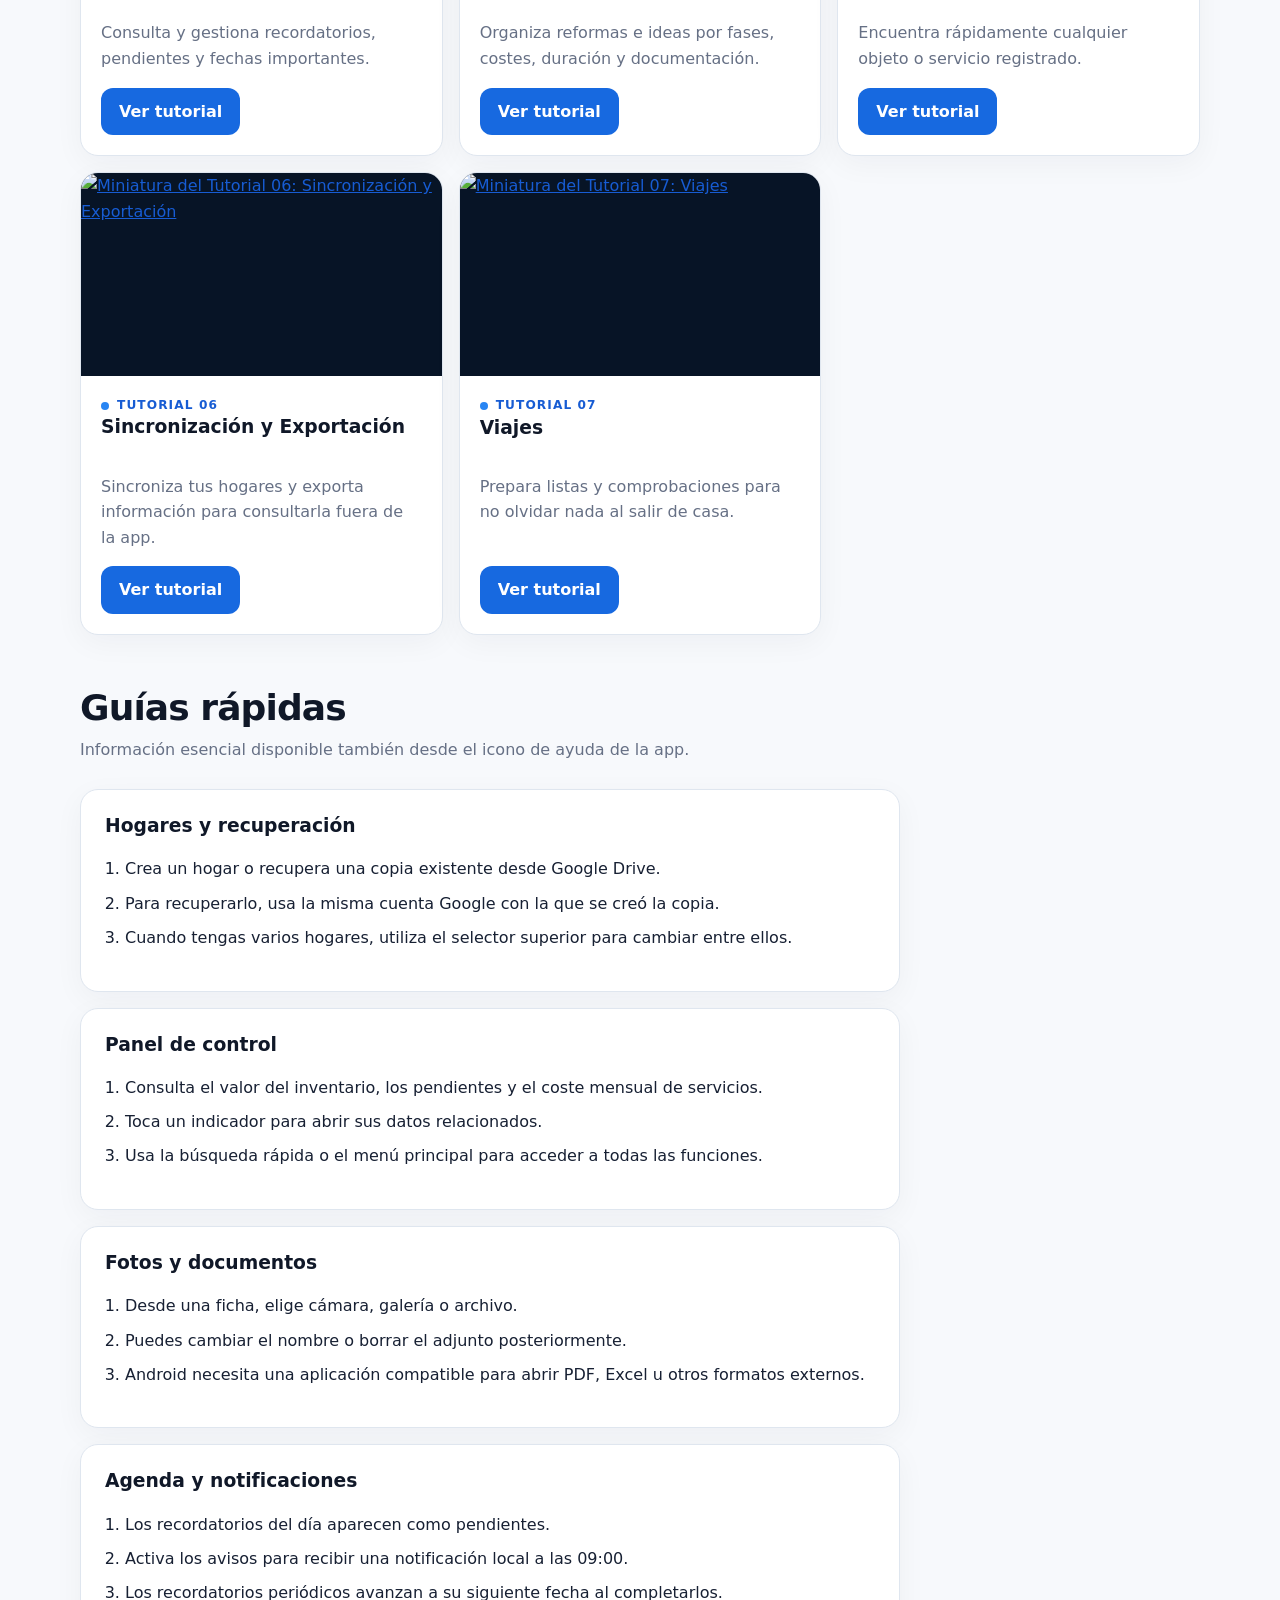
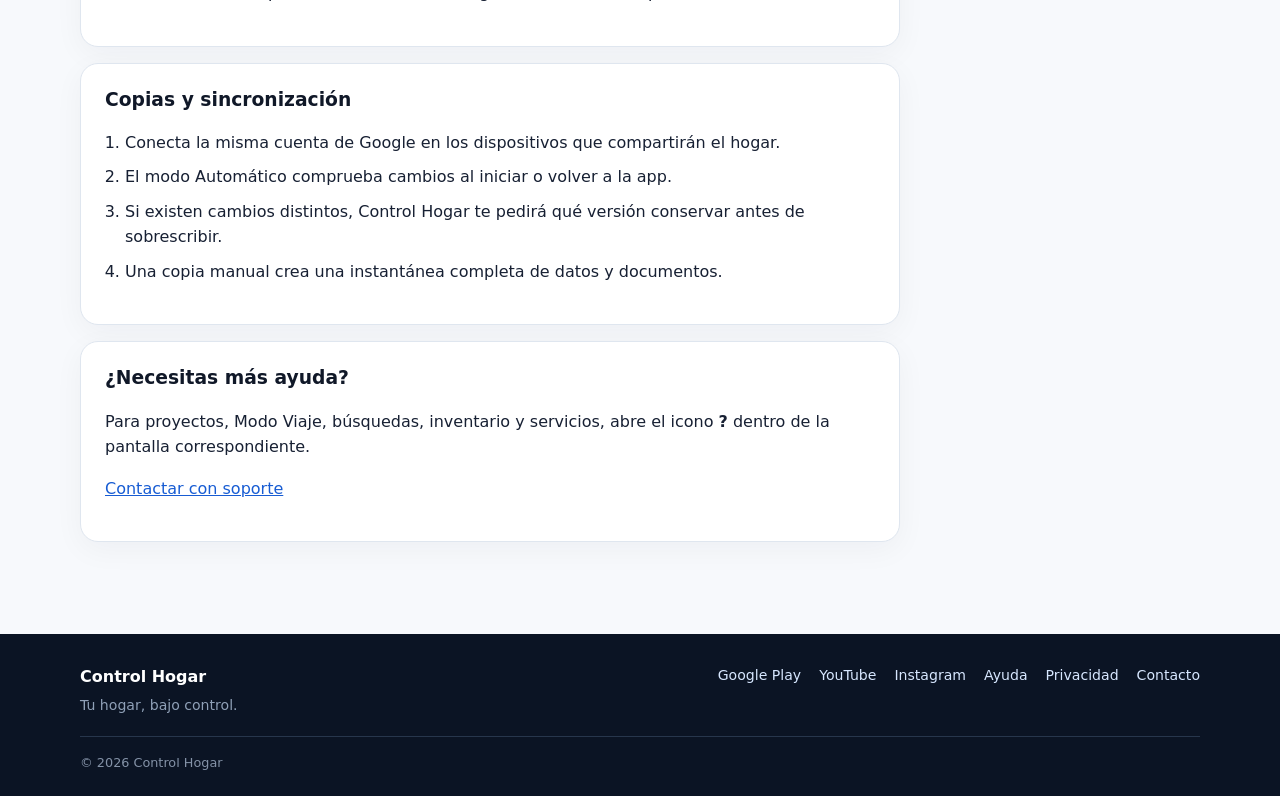
==== commit db70a5d7: "Publica la colección completa de tutoriales" ====
--- a/ayuda.html
+++ b/ayuda.html
@@ -8,7 +8,7 @@
   <meta property="og:type" content="website"><meta property="og:locale" content="es_ES"><meta property="og:site_name" content="Control Hogar"><meta property="og:title" content="Ayuda y tutoriales de Control Hogar"><meta property="og:description" content="Aprende a utilizar Control Hogar con vídeos y guías rápidas."><meta property="og:url" content="https://controlhogarapp.github.io/ayuda.html">
   <meta property="og:image" content="https://controlhogarapp.github.io/logo-control-hogar.jpg">
   <meta name="twitter:card" content="summary"><meta name="twitter:title" content="Ayuda y tutoriales de Control Hogar"><meta name="twitter:description" content="Aprende a utilizar Control Hogar con vídeos y guías rápidas.">
-  <link rel="stylesheet" href="styles.css?v=5"><script defer src="tutoriales.js"></script><script defer src="ayuda.js"></script>
+  <link rel="stylesheet" href="styles.css?v=6"><script defer src="tutoriales.js"></script><script defer src="ayuda.js"></script>
   <meta name="twitter:image" content="https://controlhogarapp.github.io/logo-control-hogar.jpg">
 </head>
 <body>
--- a/styles.css
+++ b/styles.css
@@ -80,8 +80,11 @@
 .ecosystem-link span { color: var(--blue); }
 
 .tutorial-grid { display: grid; grid-template-columns: repeat(3,minmax(0,1fr)); gap: 16px; margin-bottom: 52px; }
-.tutorial-card { display: flex; flex-direction: column; min-height: 230px; margin: 0; }
+.tutorial-card { display: flex; flex-direction: column; min-height: 100%; margin: 0; padding: 0; overflow: hidden; }
+.tutorial-card-body { display: flex; flex: 1; flex-direction: column; padding: 20px; }
 .tutorial-card .button { margin-top: auto; align-self: flex-start; }
+.tutorial-thumb { display: block; aspect-ratio: 16 / 9; overflow: hidden; background: #071426; }
+.tutorial-thumb img { width: 100%; height: 100%; display: block; object-fit: cover; }
 .tutorial-number { display: inline-flex; align-items: center; gap: 8px; color: #175cd3; font-size: .76rem; font-weight: 820; letter-spacing: .09em; text-transform: uppercase; }
 .tutorial-number::before { content: ""; width: 8px; height: 8px; border-radius: 50%; background: #2885f3; }
 .tutorial-card.is-upcoming { background: #fbfcfe; box-shadow: none; }
@@ -102,8 +105,12 @@
 .tutorial-summary { margin-top: 0; padding-left: 1.25rem; }
 .tutorial-summary li { margin: .68rem 0; }
 .back-link { display: inline-flex; margin-bottom: 22px; font-weight: 740; text-decoration: none; }
-.tutorial-nav { display: flex; justify-content: space-between; gap: 14px; margin-top: 26px; }
+.tutorial-nav { display: grid; grid-template-columns: repeat(2,minmax(0,1fr)); gap: 14px; margin-top: 26px; }
 .tutorial-nav-placeholder { color: var(--muted); font-size: .9rem; }
+.tutorial-nav-link { display: grid; gap: 3px; padding: 14px 16px; border: 1px solid var(--line); border-radius: 13px; background: #fff; color: var(--ink); text-decoration: none; }
+.tutorial-nav-link:hover { border-color: #9bc4fb; background: #f7fbff; }
+.tutorial-nav-link span { color: var(--muted); font-size: .78rem; text-transform: uppercase; letter-spacing: .06em; }
+.tutorial-nav-link strong { font-size: .9rem; }
 
 .download-panel { display: grid; grid-template-columns: 1fr auto; gap: 28px; align-items: center; }
 .status-note { display: inline-flex; gap: 8px; align-items: center; padding: 7px 11px; margin-bottom: 12px; background: #fff7e8; border: 1px solid #f4d49c; border-radius: 999px; color: #854d0e; font-size: .82rem; font-weight: 750; }
@@ -152,6 +159,7 @@
   .tutorial-card .button { width: auto; }
   .tutorial-layout { grid-template-columns: 1fr; gap: 26px; }
   .video-frame { width: min(100%, 330px); }
+  .tutorial-nav { grid-template-columns: 1fr; }
   .download-panel { grid-template-columns: 1fr; }
   .download-panel .button { width: 100%; }
   .footer-inner { flex-direction: column; gap: 18px; }
